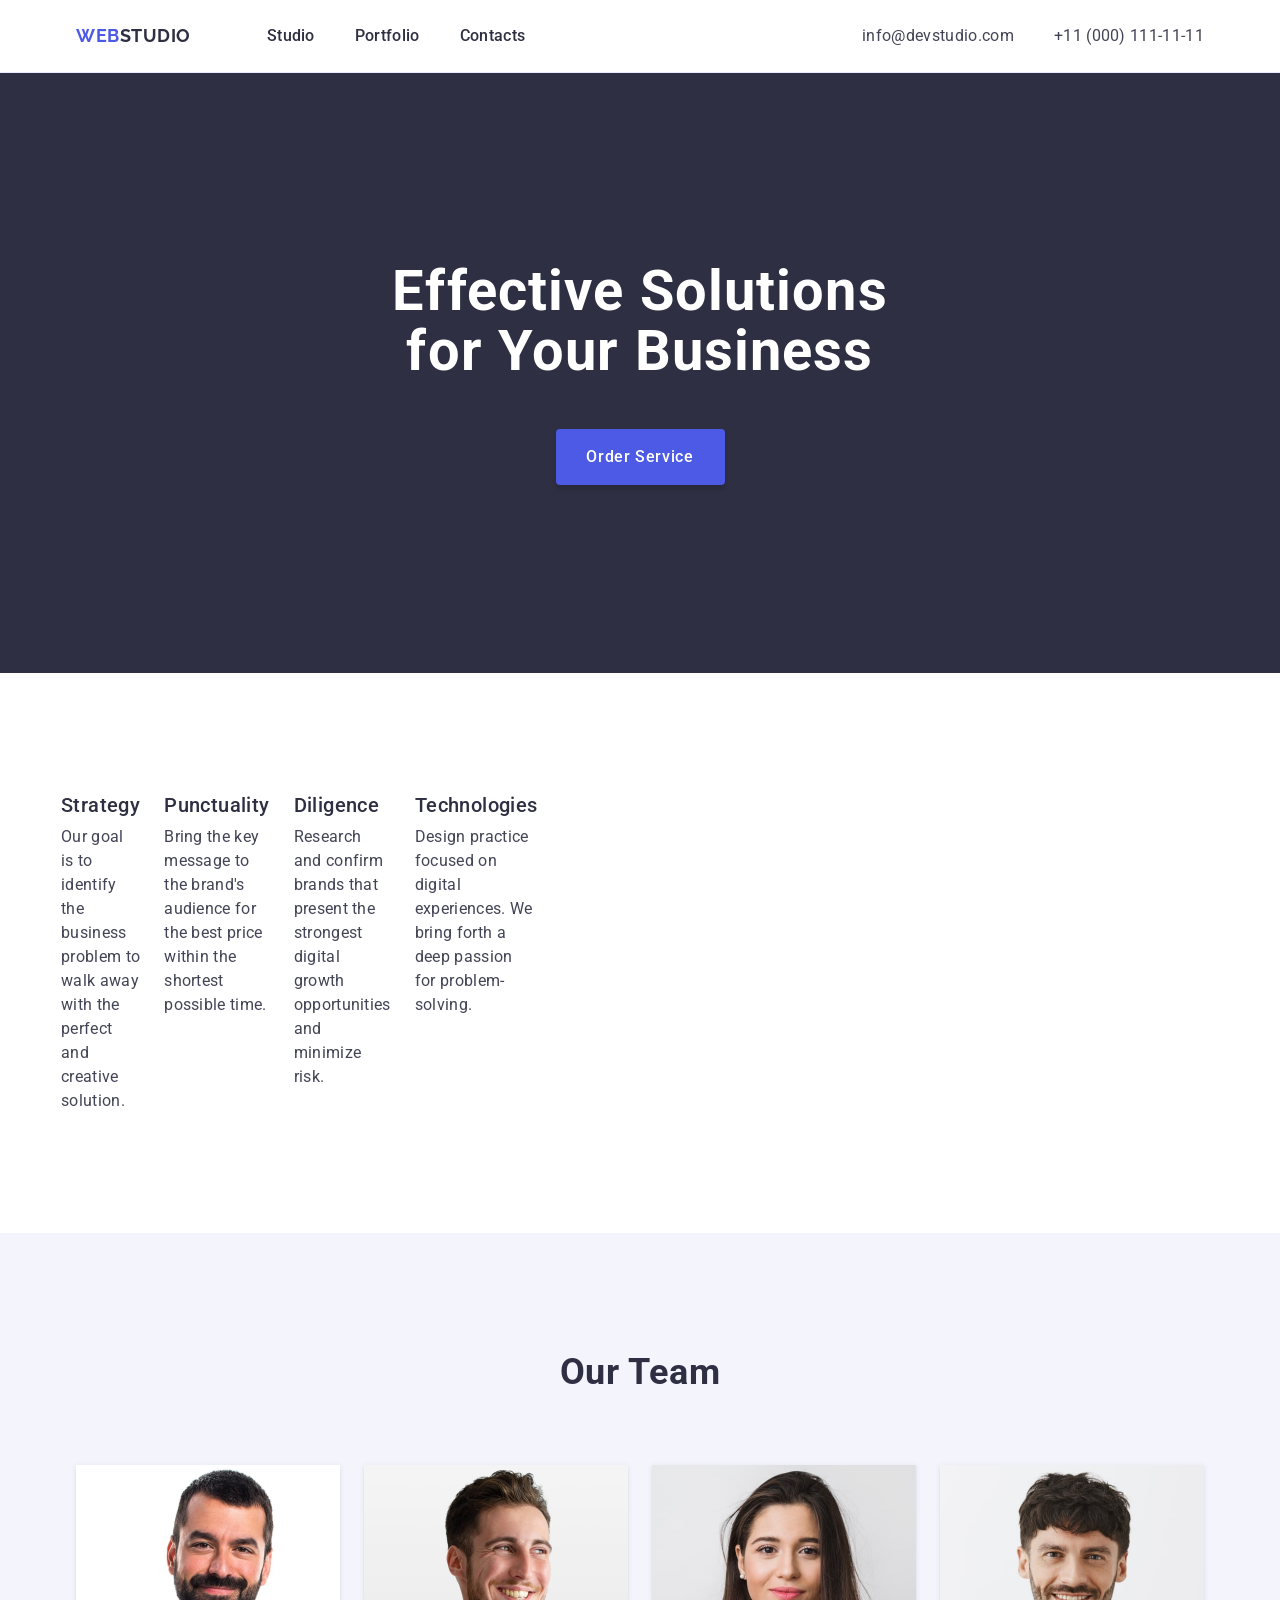
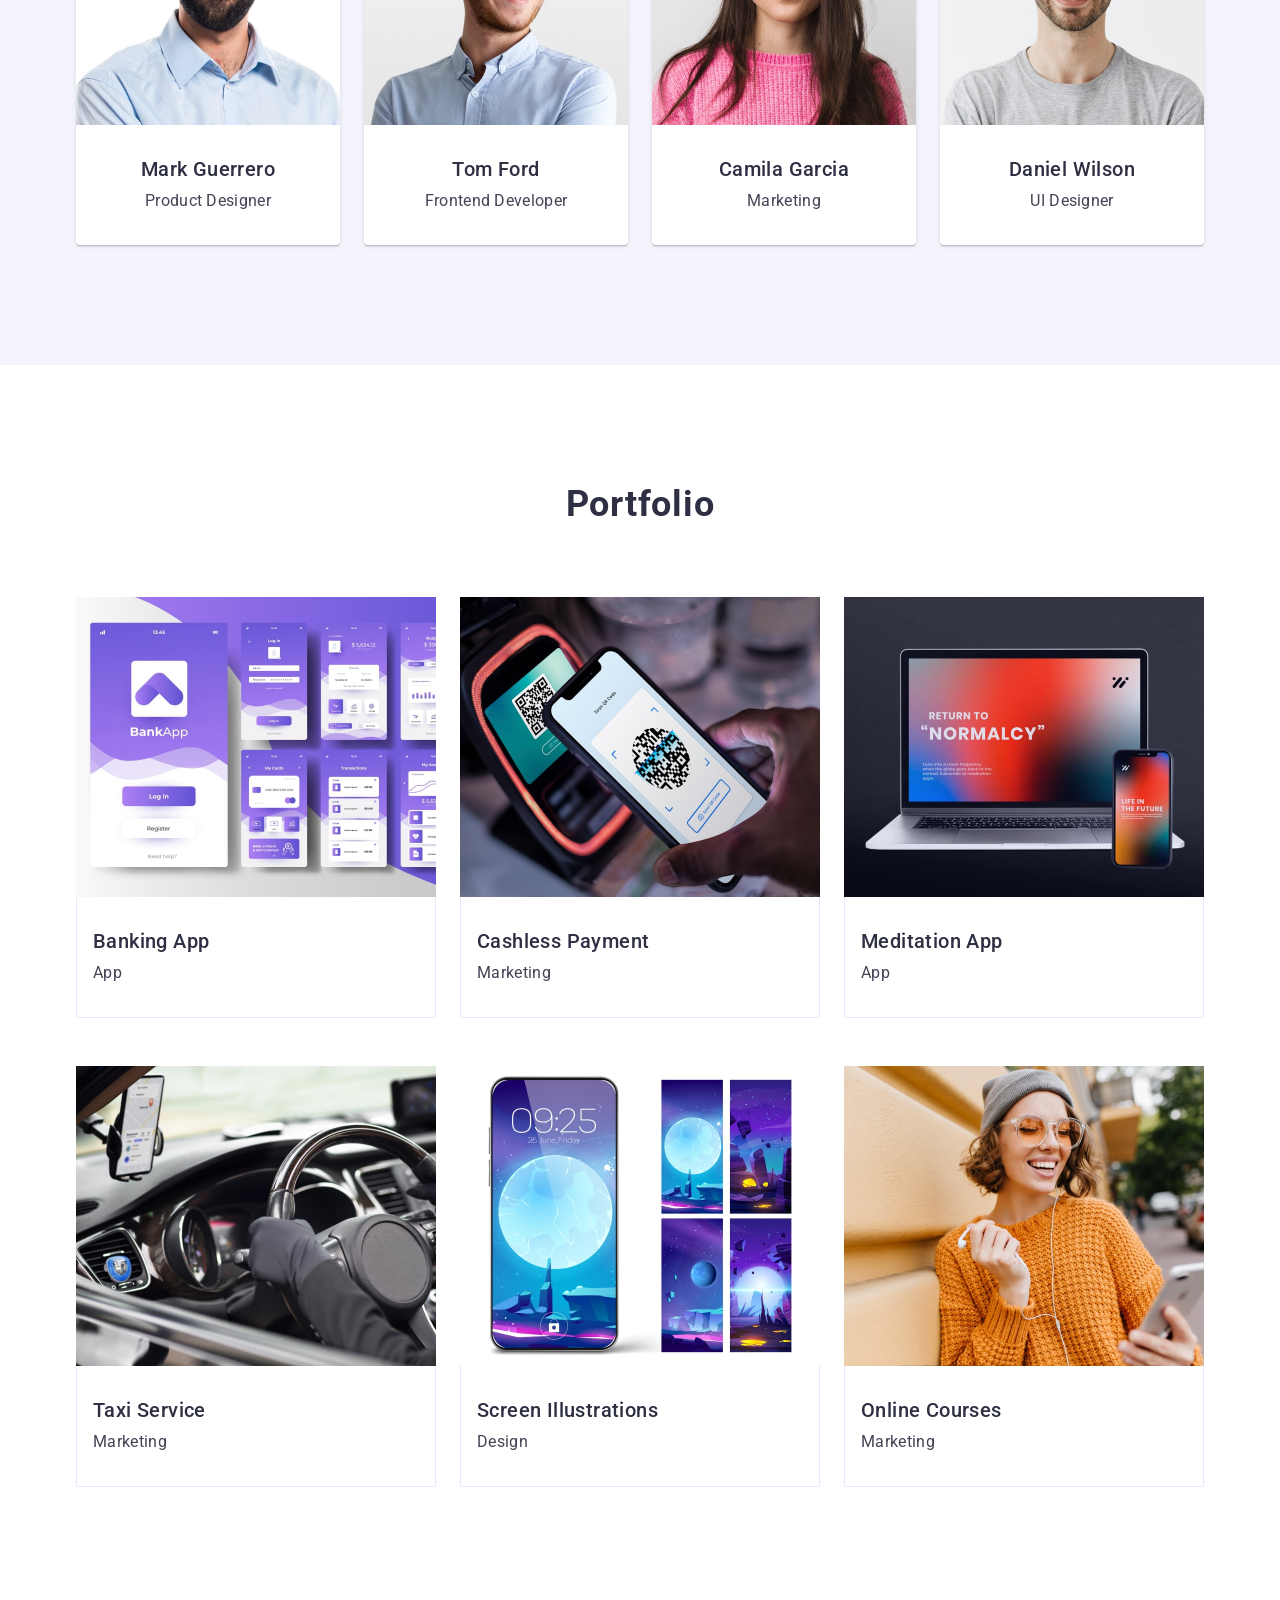
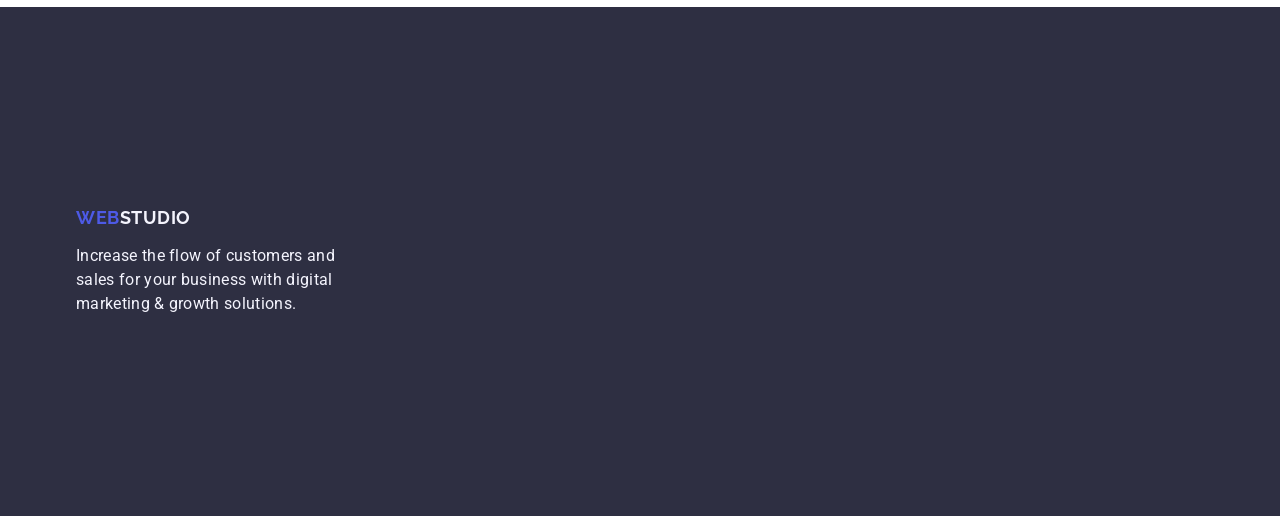
==== index.html @ 1563866c "fix hero, fix features" ====
<!DOCTYPE html>
<html lang="en">
  <head>
    <meta charset="UTF-8" />
    <meta name="viewport" content="width=device-width, initial-scale=1.0" />
    <title>WebStudio</title>
    <link rel="preconnect" href="https://fonts.googleapis.com" />
    <link rel="preconnect" href="https://fonts.gstatic.com" crossorigin />
    <link
      href="https://fonts.googleapis.com/css2?family=Raleway:ital,wght@0,700;1,700&family=Roboto:wght@400;500;700&display=swap"
      rel="stylesheet"
    />
    <link
      rel="stylesheet"
      href="https://cdnjs.cloudflare.com/ajax/libs/modern-normalize/2.0.0/modern-normalize.min.css"
      integrity="sha512-4xo8blKMVCiXpTaLzQSLSw3KFOVPWhm/TRtuPVc4WG6kUgjH6J03IBuG7JZPkcWMxJ5huwaBpOpnwYElP/m6wg=="
      crossorigin="anonymous"
      referrerpolicy="no-referrer"
    />
    <link rel="stylesheet" href="./css/styles.css" />
  </head>

  <body>
    <header class="header">
      <div class="container header-container">
        <nav class="header-navigation">
          <a class="logo header-logo" href="./index.html"
            >Web<span class="header-logo-accent">Studio</span></a
          >
          <ul class="header-nav-list">
            <li class="header-menu">
              <a class="header-menu-link" href="./index.html">Studio</a>
            </li>
            <li class="header-menu">
              <a class="header-menu-link" href="">Portfolio</a>
            </li>
            <li class="header-menu">
              <a class="header-menu-link" href="">Contacts</a>
            </li>
          </ul>
        </nav>
        <address class="header-address">
          <ul class="header-address-list">
            <li class="header-address-item">
              <a class="header-address-link" href="mailto:info@devstudio.com"
                >info@devstudio.com</a
              >
            </li>
            <li class="header-address-item">
              <a class="header-address-link" href="tel:+110001111111"
                >+11 (000) 111-11-11</a
              >
            </li>
          </ul>
        </address>
      </div>
    </header>

    <main>
      <section class="hero">
        <div class="container hero-container">
          <h1 class="hero-title">Effective Solutions for Your Business</h1>
          <button class="order-btn" type="button">Order Service</button>
        </div>
      </section>

      <section class="features">
        <div class="container features-container">
          <h2 class="features-title section-title visually-hidden" hidden>
            Features
          </h2>
          <ul class="features-list">
            <li class="features-item">
              <h3 class="features-subtitle section-subtitle">Strategy</h3>
              <p class="features-text section-text">
                Our goal is to identify the business problem to walk away with
                the perfect and creative solution.
              </p>
            </li>
            <li class="features-item">
              <h3 class="features-subtitle section-subtitle">Punctuality</h3>
              <p class="features-text section-text">
                Bring the key message to the brand's audience for the best price
                within the shortest possible time.
              </p>
            </li>
            <li class="features-item">
              <h3 class="features-subtitle section-subtitle">Diligence</h3>
              <p class="features-text section-text">
                Research and confirm brands that present the strongest digital
                growth opportunities and minimize risk.
              </p>
            </li>
            <li class="features-item">
              <h3 class="features-subtitle section-subtitle">Technologies</h3>
              <p class="features-text section-text">
                Design practice focused on digital experiences. We bring forth a
                deep passion for problem-solving.
              </p>
            </li>
          </ul>
        </div>
      </section>

      <section class="team">
        <div class="container team-container">
          <h2 class="team-title section-title">Our Team</h2>
          <ul class="team-list">
            <li class="team-item">
              <div class="team-item-card">
                <img
                  class="team-image"
                  src="./images/employee-1.jpg"
                  alt="Mark Guerrero"
                  width="264"
                  height="260"
                />
                <h3 class="team-subtitle section-subtitle">Mark Guerrero</h3>
                <p class="team-text section-text">Product Designer</p>
              </div>
            </li>
            <li class="team-item">
              <div class="team-item-card">
                <img
                  class="team-image"
                  src="./images/employee-2.jpg"
                  alt="Tom Ford"
                  width="264"
                  height="260"
                />
                <h3 class="team-subtitle section-subtitle">Tom Ford</h3>
                <p class="team-text section-text">Frontend Developer</p>
              </div>
            </li>
            <li class="team-item">
              <div class="team-item-card">
                <img
                  class="team-image"
                  src="./images/employee-3.jpg"
                  alt="Camila Garcia"
                  width="264"
                  height="260"
                />
                <h3 class="team-subtitle section-subtitle">Camila Garcia</h3>
                <p class="team-text section-text">Marketing</p>
              </div>
            </li>
            <li class="team-item">
              <div class="team-item-card">
                <img
                  class="team-image"
                  src="./images/employee-4.jpg"
                  alt="Daniel Wilson"
                  width="264"
                  height="260"
                />
                <h3 class="team-subtitle section-subtitle">Daniel Wilson</h3>
                <p class="team-text section-text">UI Designer</p>
              </div>
            </li>
          </ul>
        </div>
      </section>

      <section class="portfolio">
        <div class="container portfolio-container">
          <h2 class="portfolio-title section-title">Portfolio</h2>
          <ul class="portfolio-list">
            <li class="portfolio-item">
              <div class="portfolio-item-card">
                <img
                  class="portfolio-image"
                  src="./images/project-card-1.jpg"
                  alt="Banking App"
                  width="360"
                  height="300"
                />
                <div class="portfolio-thumb">
                  <h3 class="portfolio-subtitle section-subtitle">
                    Banking App
                  </h3>
                  <p class="portfolio-text section-text">App</p>
                </div>
              </div>
            </li>
            <li class="portfolio-item">
              <div class="portfolio-item-card">
                <img
                  class="portfolio-image"
                  src="./images/project-card-2.jpg"
                  alt="Cashless Payment"
                  width="360"
                  height="300"
                />
                <div class="portfolio-thumb">
                  <h3 class="portfolio-subtitle section-subtitle">
                    Cashless Payment
                  </h3>
                  <p class="portfolio-text section-text">Marketing</p>
                </div>
              </div>
            </li>
            <li class="portfolio-item">
              <div class="portfolio-item-card">
                <img
                  class="portfolio-image"
                  src="./images/project-card-3.jpg"
                  alt="Meditation App"
                  width="360"
                  height="300"
                />
                <div class="portfolio-thumb">
                  <h3 class="portfolio-subtitle section-subtitle">
                    Meditation App
                  </h3>
                  <p class="portfolio-text section-text">App</p>
                </div>
              </div>
            </li>
            <li class="portfolio-item">
              <div class="portfolio-item-card">
                <img
                  class="portfolio-image"
                  src="./images/project-card-4.jpg"
                  alt="Taxi Service"
                  width="360"
                  height="300"
                />
                <div class="portfolio-thumb">
                  <h3 class="portfolio-subtitle section-subtitle">
                    Taxi Service
                  </h3>
                  <p class="portfolio-text section-text">Marketing</p>
                </div>
              </div>
            </li>
            <li class="portfolio-item">
              <div class="portfolio-item-card">
                <img
                  class="portfolio-image"
                  src="./images/project-card-5.jpg"
                  alt="Screen Illustrations"
                  width="360"
                  height="300"
                />
                <div class="portfolio-thumb">
                  <h3 class="portfolio-subtitle section-subtitle">
                    Screen Illustrations
                  </h3>
                  <p class="portfolio-text section-text">Design</p>
                </div>
              </div>
            </li>
            <li class="portfolio-item">
              <div class="portfolio-item-card">
                <img
                  class="portfolio-image"
                  src="./images/project-card-6.jpg"
                  alt="Online Courses"
                  width="360"
                  height="300"
                />
                <div class="portfolio-thumb">
                  <h3 class="portfolio-subtitle section-subtitle">
                    Online Courses
                  </h3>
                  <p class="portfolio-text section-text">Marketing</p>
                </div>
              </div>
            </li>
          </ul>
        </div>
      </section>
    </main>

    <footer class="footer">
      <div class="container footer-container">
        <div class="footer-content">
          <a class="logo" href="./index.html"
            >Web<span class="footer-logo-accent">Studio</span></a
          >
          <p class="footer-text">
            <span>Increase the flow of customers and</span>
            <span>sales for your business with digital</span>
            <span>marketing & growth solutions.</span>
          </p>
        </div>
      </div>
    </footer>
  </body>
</html>
---- css/styles.css ----
body {
  font-family: "Roboto", sans-serif;
  color: #434455;
  background: #ffffff;
}

.section-title {
  font-weight: 700;
  font-size: 36px;
  line-height: 1.11;
  letter-spacing: 0.02em;
  color: #2e2f42;
  text-transform: capitalize;
}

.section-subtitle {
  font-weight: 500;
  font-size: 20px;
  line-height: 1.2;
  letter-spacing: 0.02em;
  color: #2e2f42;
  margin-bottom: 8px;
}

.section-text {
  /* font-weight: 400; */
  font-size: 16px;
  line-height: 1.5;
  letter-spacing: 0.02em;
  color: #434455;
}

ul,
ol {
  list-style-type: none;
  margin: 0;
  padding: 0;
}

h1,
h2,
h3,
h4,
h5,
h6,
p {
  margin: 0;
}

a {
  text-decoration: none;
}

button {
  padding: 0;
  border: none;
  font: inherit;
  color: inherit;
  background-color: transparent;
  cursor: pointer;
}

.logo {
  font-family: "Raleway", sans-serif;
  font-weight: 700;
  font-size: 18px;
  line-height: 1.17;
  letter-spacing: 0.03em;
  text-transform: uppercase;
  color: #4d5ae5;
}

.header-logo-accent {
  color: #2e2f42;
}

.footer-logo-accent {
  color: #f4f4fd;
}

.container {
  width: 1158px;
  padding: 0 15px;
  margin: 0 auto;
}

img {
  display: block;
}

.visually-hidden {
  position: absolute;
  width: 1px;
  height: 1px;
  margin: -1px;
  border: 0;
  padding: 0;
  white-space: nowrap;
  overflow: hidden;
}

/* ---------- HEADER----------  */
.header {
  border-bottom: 1px solid #e7e9fc;
}

.header-container {
  display: flex;
  align-items: center;
}
.header-logo {
  margin-right: 76px;
  padding: 24px 0;
}

.header-navigation {
  display: flex;
  align-items: center;
}

.header-nav-list {
  display: flex;
  align-items: center;
  gap: 40px;
}

.header-menu {
}

.header-menu-link {
  display: block;
  padding: 24px 0;
  font-weight: 500;
  font-size: 16px;
  line-height: 1.5;
  letter-spacing: 0.02em;
  color: #2e2f42;
}

.header-menu-link:hover,
.header-menu-link:focus,
.header-menu-link:active {
  color: #404bbf;
}

.header-address {
  font-style: normal;
  margin-left: auto;
}

.header-address-list {
  display: flex;
  align-items: center;
  gap: 40px;
}

.header-address-item {
}

.header-address-link {
  display: block;
  padding: 24px 0;
  font-style: normal;
  font-weight: 400;
  font-size: 16px;
  line-height: 1.5;
  letter-spacing: 0.02em;
  color: #434455;
}
.header-address-link:hover,
.header-address-link:focus {
  color: #404bbf;
}
/* ----------   ----------  */

/* ---------- HERO----------  */
.hero {
  background: #2e2f42;
  display: block;
  height: 600px;
}

.hero-container {
  padding-top: 188px;
  padding-bottom: 188px;
}

.hero-title {
  margin-left: auto;
  margin-right: auto;
  display: flex;
  flex-direction: column;
  max-width: 496px;
  font-weight: 700;
  font-size: 56px;
  line-height: 1.07143;
  letter-spacing: 0.02em;
  text-align: center;
  color: #fff;
}

.order-btn {
  display: block;
  margin-top: 48px;
  margin-left: auto;
  margin-right: auto;
  font-family: Roboto, sans-serif;
  font-weight: 500;
  font-size: 16px;
  line-height: 1.5;
  letter-spacing: 0.04em;
  color: #fff;
  background: #4d5ae5;
  border-radius: 4px;
  min-width: 169px;
  height: 56px;
  box-shadow: 0 4px 4px 0 rgba(0, 0, 0, 0.15);
}

.order-btn:hover,
.order-btn:focus {
  background: #404bbf;
}
/* ----------   ----------  */

/* ---------- FEATURES----------  */
.features {
}

.features-container {
  display: flex;
  padding: 120px 0 120px;
  padding-top: 120px;
  padding-bottom: 120px;
}

.features-title {
}

.features-list {
  display: flex;
  gap: 24px;
  width: calc((100% - 3 * 24px) / 4);
}

.features-item {
}
/* ----------   ----------  */

/* ---------- TEAM----------  */
.team {
  background: #f4f4fd;
}

.team-container {
  display: flex;
  flex-direction: column;
  /* padding: 120px 0 120px 0; */
  padding-top: 120px;
  padding-bottom: 120px;
}

.team-title {
  text-align: center;
  margin-bottom: 72px;
  margin-left: auto;
  margin-right: auto;
}

.team-list {
  display: flex;
  gap: 24px;
  width: calc((100%-3 * 24) / 4);
}

.team-item {
  background: #ffffff;
  border-radius: 0 0 4px 4px;
}

.team-image {
  margin-bottom: 32px;
}

.team-item-card {
  display: flex;
  flex-direction: column;
  border-radius: 0 0 4px 4px;
  box-shadow: 0 2px 1px 0 rgba(46, 47, 66, 0.08),
    0 1px 1px 0 rgba(46, 47, 66, 0.16), 0 1px 6px 0 rgba(46, 47, 66, 0.08);
}

.team-subtitle {
  text-align: center;
  margin-left: auto;
  margin-right: auto;
}

.team-text {
  text-align: center;
  margin-left: auto;
  margin-right: auto;
  margin-bottom: 32px;
}
/* ----------   ----------  */

/* ---------- PORTFOLIO----------  */
.portfolio {
  background: #ffffff;
}

.portfolio-container {
  display: flex;
  flex-direction: column;
  /* padding: 120px 0 120px 0; */
  padding-top: 120px;
  padding-bottom: 120px;
}

.portfolio-title {
  text-align: center;
  margin-bottom: 72px;
  margin-left: auto;
  margin-right: auto;
}

.portfolio-list {
  display: flex;
  flex-wrap: wrap;
  gap: 48px 24px;
  width: calc((100%-2 * 24) / 3);
}

.portfolio-item {
}

.portfolio-image {
}

.portfolio-subtitle {
  /* margin-left: 16px; */
}

.portfolio-text {
  /* margin-left: 16px; */
}

.portfolio-thumb {
  border-bottom: 1px solid #e7e9fc;
  border-left: 1px solid #e7e9fc;
  border-right: 1px solid #e7e9fc;
  padding: 32px 16px;
  /* width: 360px;
height: 120px; */
}
/* ----------   ----------  */

/* ---------- FOOTER----------  */
.footer {
  background: #2e2f42;
}

.footer-container {
  display: flex;
  /* flex-direction: column; */
  padding-top: 100px;
  padding-bottom: 100px;
}

.footer-logo {
  /* display: block; */
  font-family: "Raleway", sans-serif;
  font-weight: 700;
  font-size: 18px;
  line-height: 1.16667;
  letter-spacing: 0.03em;
  text-transform: uppercase;
  color: #f4f4fd;
  /* margin-bottom: 16px; */
}

.footer-text {
  display: flex;
  flex-direction: column;
  font-weight: 400;
  font-size: 16px;
  line-height: 1.5;
  letter-spacing: 0.02em;
  color: #f4f4fd;

  /* margin-left: auto;
  margin-right: auto;
  display: flex;
  flex-direction: column;
  padding-top: 188px;
  font-weight: 700;
  font-size: 56px;
  line-height: 1.07;
  letter-spacing: 0.02em;
  text-align: center;
  color: #fff; */
}

.footer-content {
  display: flex;

  gap: 16px;
  flex-direction: column;
  padding: 100px 0;
}
/* ----------   ----------  */
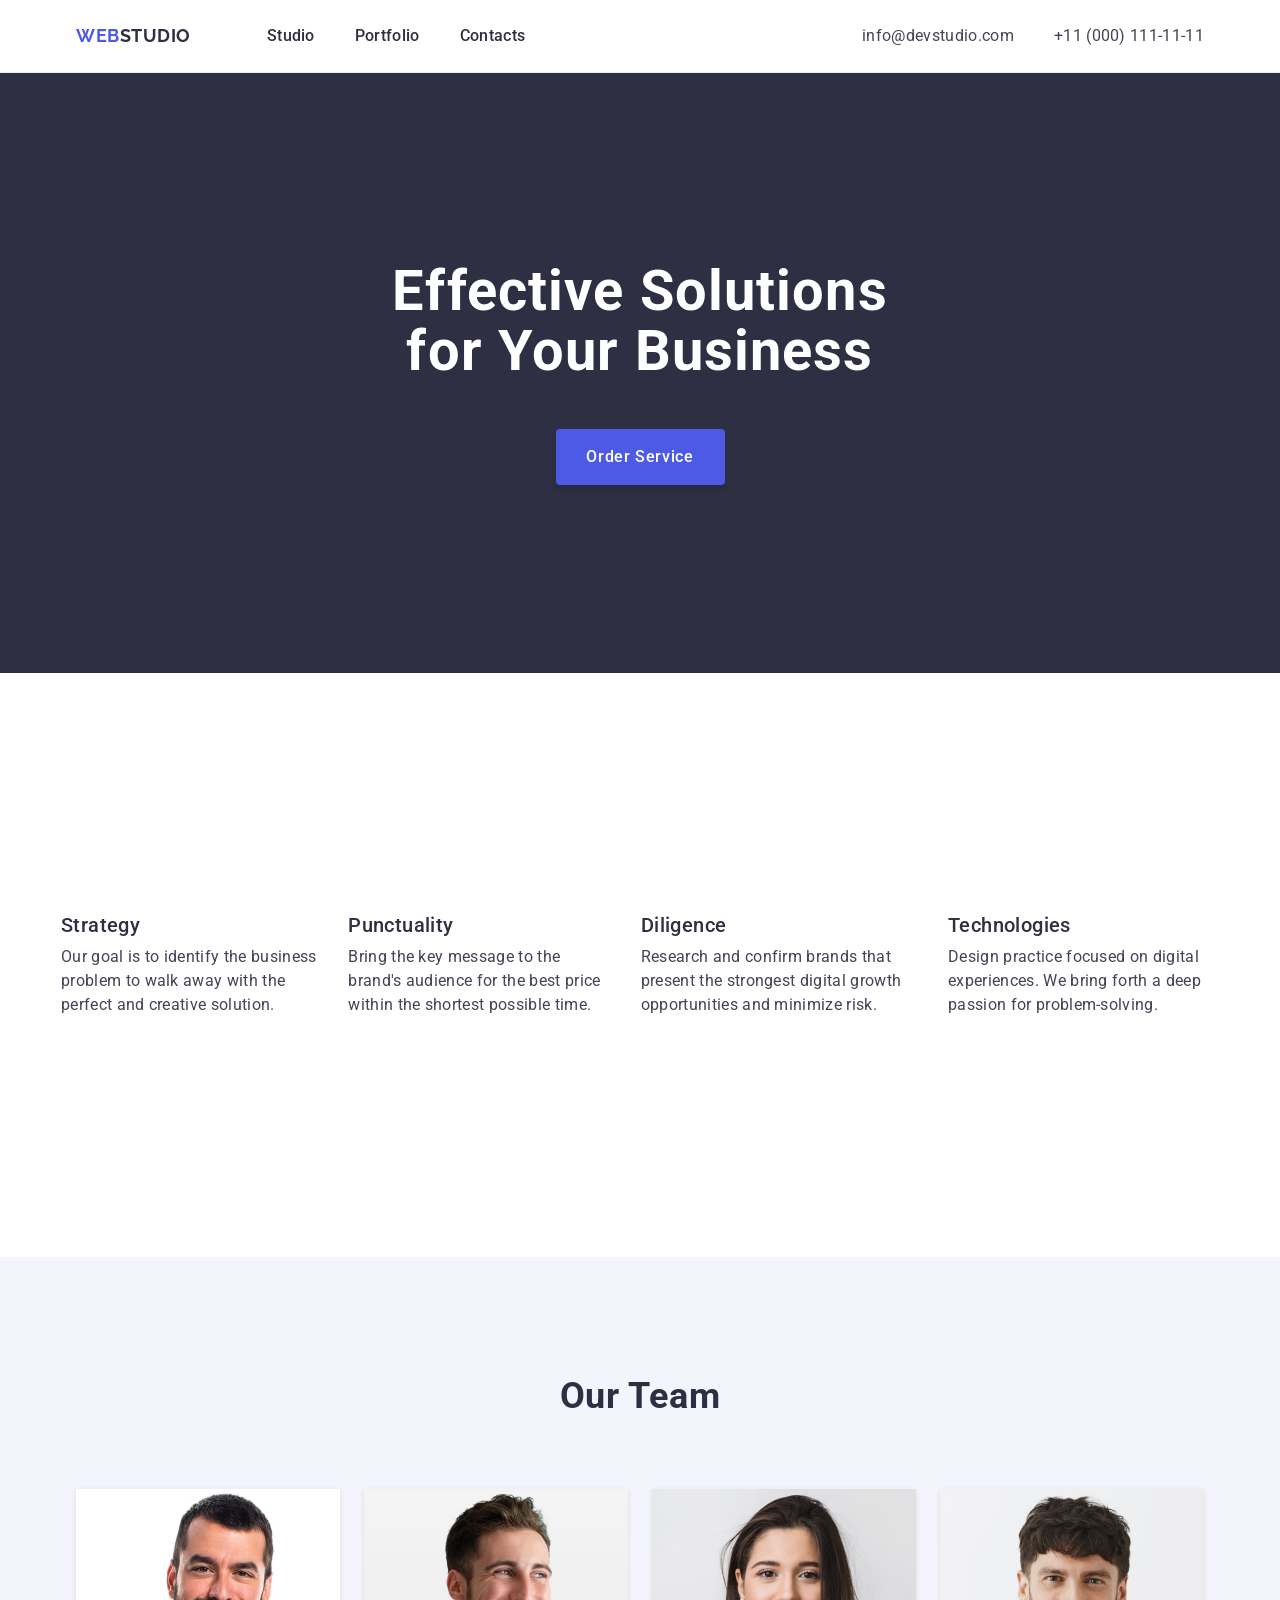
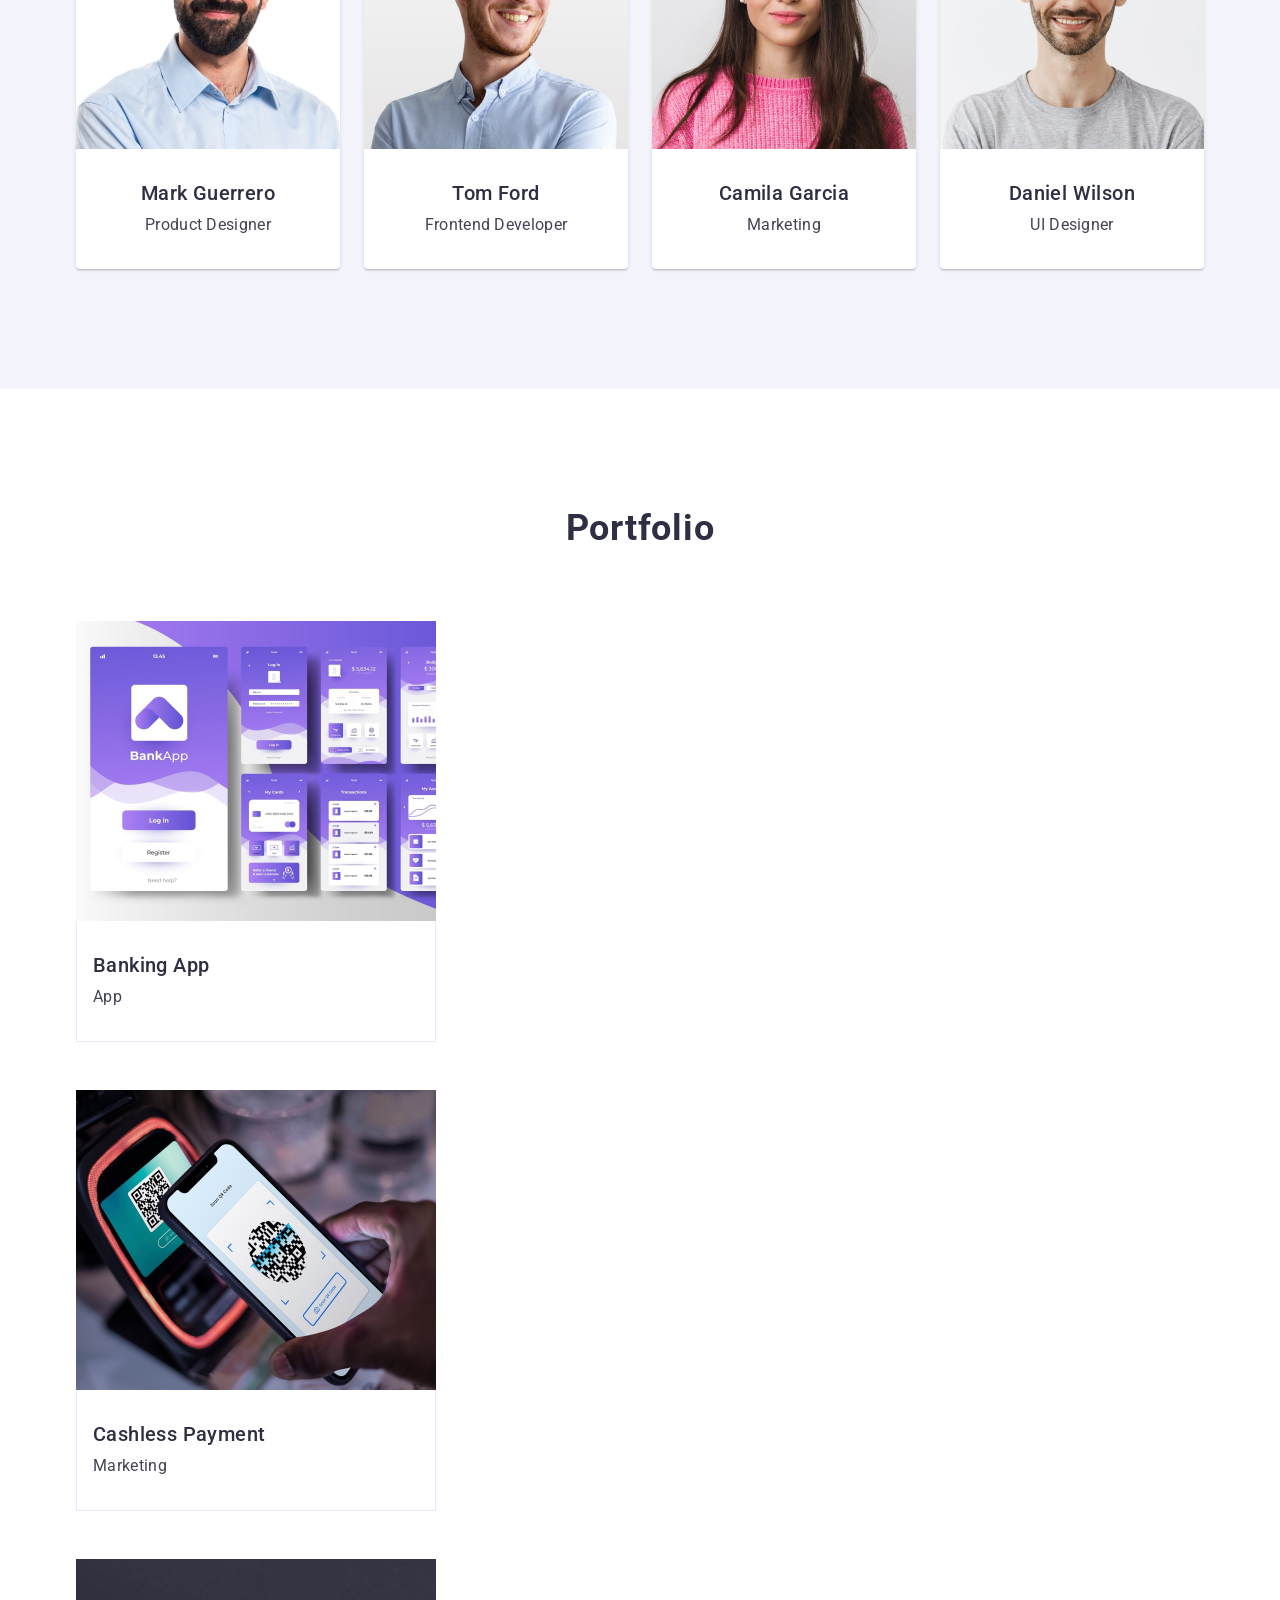
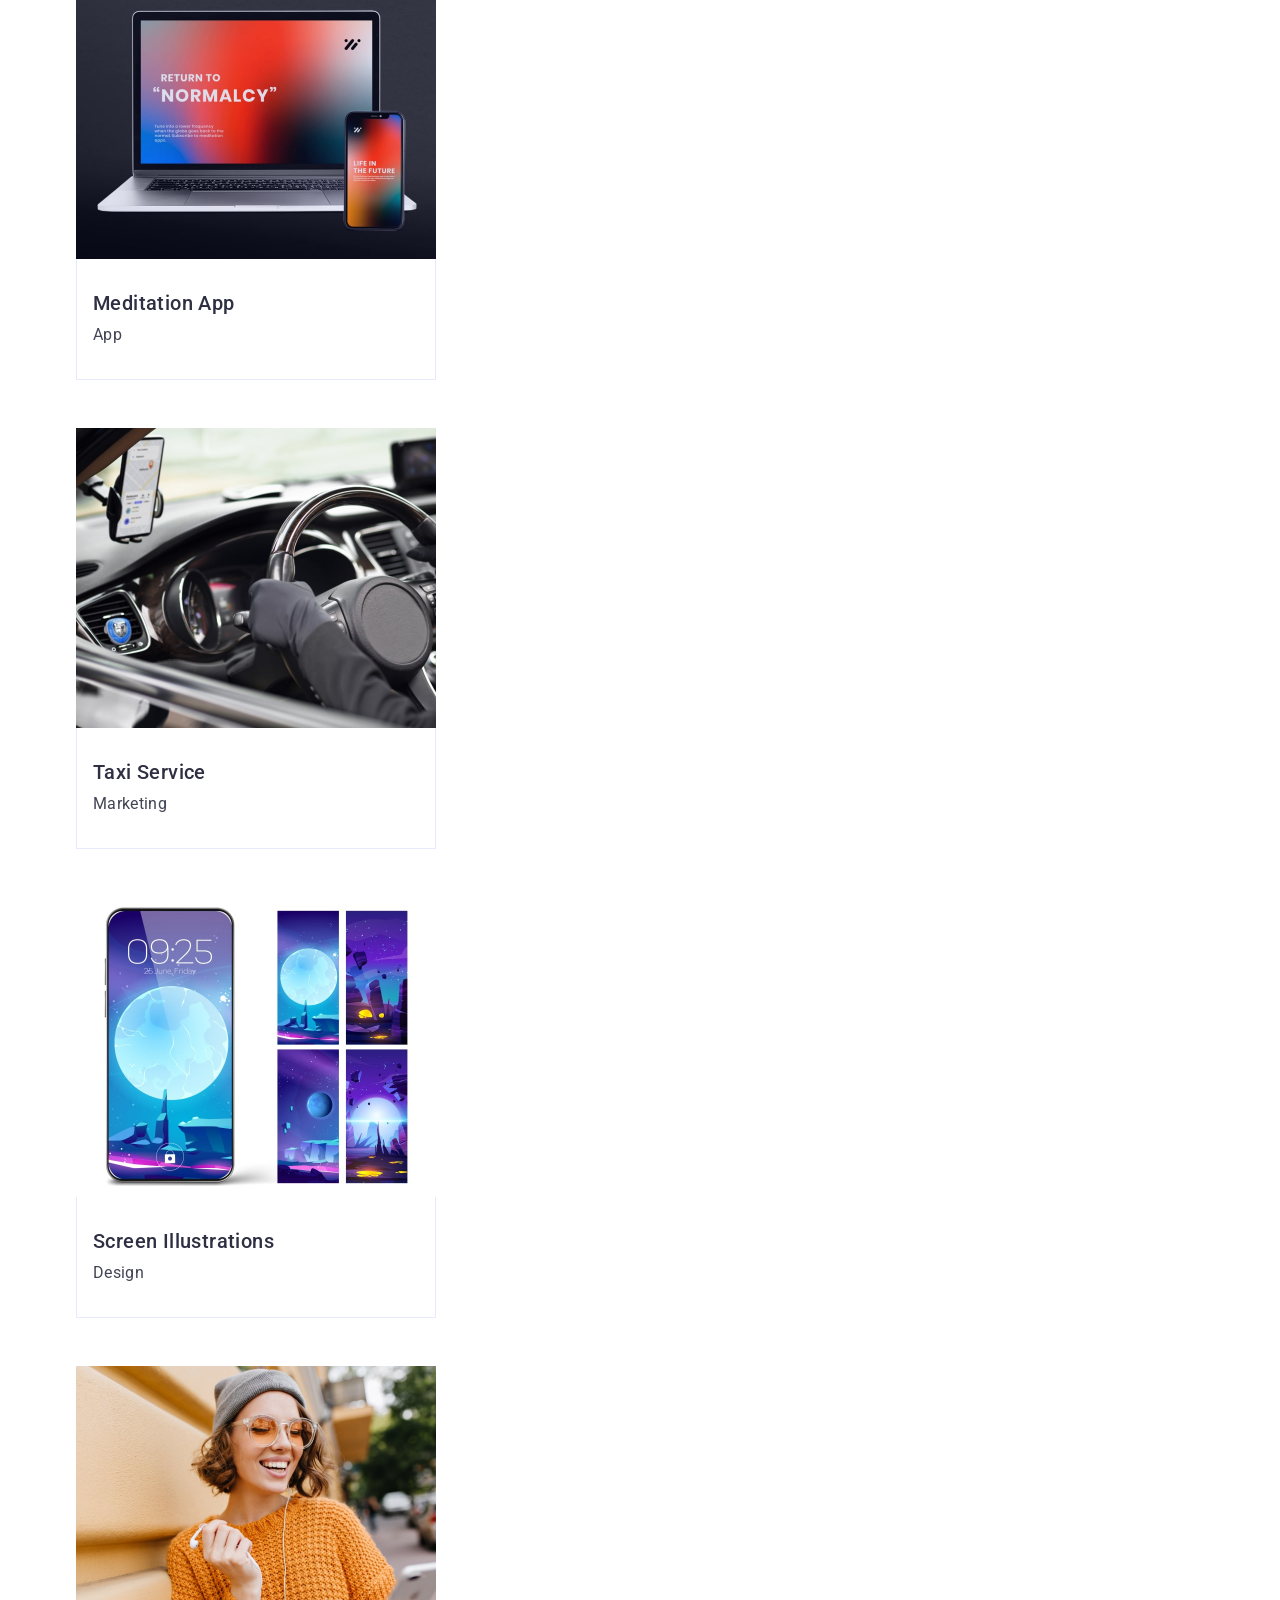
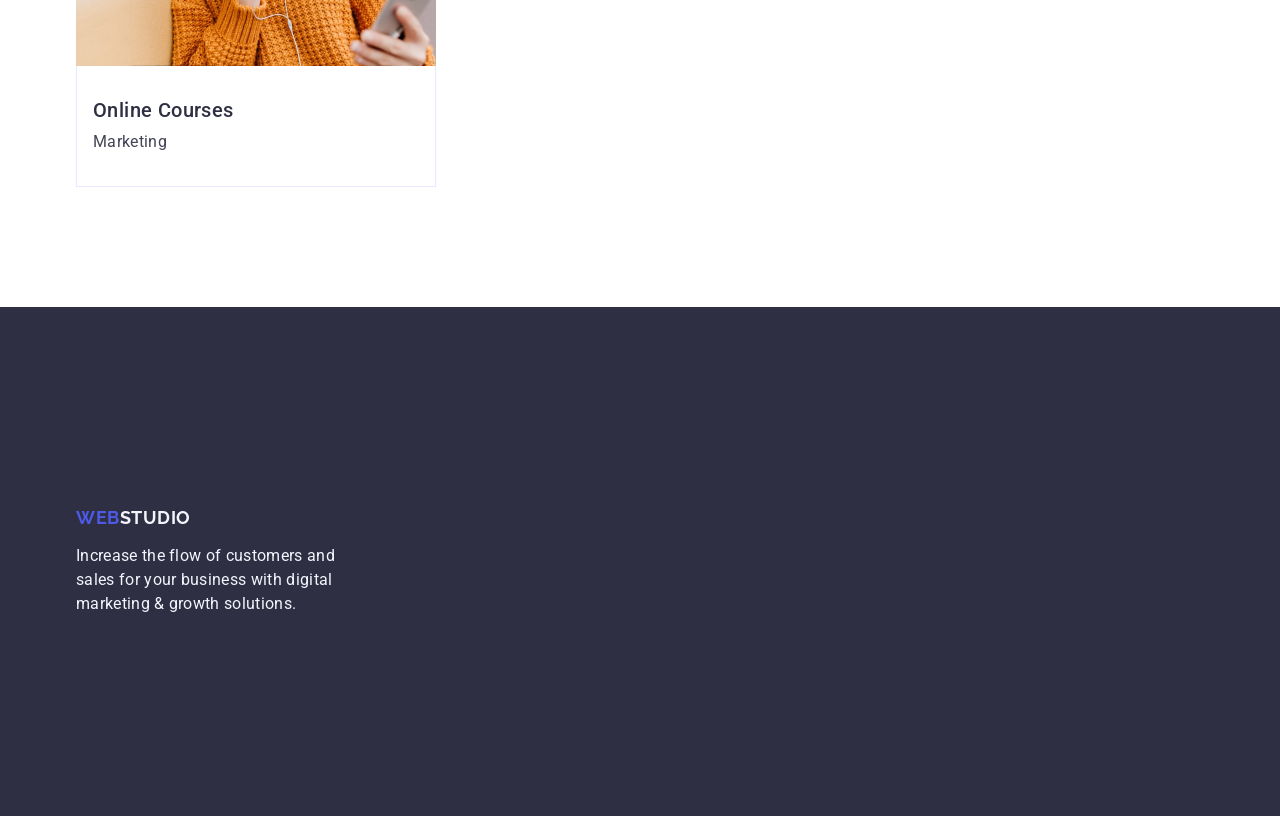
==== commit 15540c3a: "fix hero, fix features v3." ====
--- a/index.html
+++ b/index.html
@@ -66,9 +66,7 @@
 
       <section class="features">
         <div class="container features-container">
-          <h2 class="features-title section-title visually-hidden" hidden>
-            Features
-          </h2>
+          <h2 class="features-title section-title visually-hidden">Features</h2>
           <ul class="features-list">
             <li class="features-item">
               <h3 class="features-subtitle section-subtitle">Strategy</h3>
--- a/css/styles.css
+++ b/css/styles.css
@@ -178,11 +178,11 @@
   background: #2e2f42;
   display: block;
   height: 600px;
-}
-
-.hero-container {
   padding-top: 188px;
   padding-bottom: 188px;
+}
+
+.hero-container {
 }
 
 .hero-title {
@@ -225,22 +225,22 @@
 
 /* ---------- FEATURES----------  */
 .features {
-}
-
-.features-container {
-  display: flex;
-  padding: 120px 0 120px;
   padding-top: 120px;
   padding-bottom: 120px;
 }
 
+.features-container {
+  display: flex;
+  padding: 120px 0 120px;
+}
+
 .features-title {
 }
 
 .features-list {
   display: flex;
   gap: 24px;
-  width: calc((100% - 3 * 24px) / 4);
+  width: calc((100%-3 * 24px) / 4);
 }
 
 .features-item {
@@ -255,68 +255,67 @@
 .team-container {
   display: flex;
   flex-direction: column;
+  padding-top: 120px;
+  padding-bottom: 120px;
+}
+
+.team-title {
+  text-align: center;
+  margin-bottom: 72px;
+  margin-left: auto;
+  margin-right: auto;
+}
+
+.team-list {
+  display: flex;
+  gap: 24px;
+  width: calc((100%-3 * 24px) / 4);
+}
+
+.team-item {
+  background: #ffffff;
+  border-radius: 0 0 4px 4px;
+}
+
+.team-image {
+  margin-bottom: 32px;
+}
+
+.team-item-card {
+  display: flex;
+  flex-direction: column;
+  border-radius: 0 0 4px 4px;
+  box-shadow: 0 2px 1px 0 rgba(46, 47, 66, 0.08),
+    0 1px 1px 0 rgba(46, 47, 66, 0.16), 0 1px 6px 0 rgba(46, 47, 66, 0.08);
+}
+
+.team-subtitle {
+  text-align: center;
+  margin-left: auto;
+  margin-right: auto;
+}
+
+.team-text {
+  text-align: center;
+  margin-left: auto;
+  margin-right: auto;
+  margin-bottom: 32px;
+}
+/* ----------   ----------  */
+
+/* ---------- PORTFOLIO----------  */
+.portfolio {
+  background: #ffffff;
+}
+
+.portfolio-container {
+  display: flex;
+  flex-direction: column;
   /* padding: 120px 0 120px 0; */
   padding-top: 120px;
   padding-bottom: 120px;
 }
 
-.team-title {
-  text-align: center;
-  margin-bottom: 72px;
-  margin-left: auto;
-  margin-right: auto;
-}
-
-.team-list {
-  display: flex;
-  gap: 24px;
-  width: calc((100%-3 * 24) / 4);
-}
-
-.team-item {
-  background: #ffffff;
-  border-radius: 0 0 4px 4px;
-}
-
-.team-image {
-  margin-bottom: 32px;
-}
-
-.team-item-card {
-  display: flex;
-  flex-direction: column;
-  border-radius: 0 0 4px 4px;
-  box-shadow: 0 2px 1px 0 rgba(46, 47, 66, 0.08),
-    0 1px 1px 0 rgba(46, 47, 66, 0.16), 0 1px 6px 0 rgba(46, 47, 66, 0.08);
-}
-
-.team-subtitle {
-  text-align: center;
-  margin-left: auto;
-  margin-right: auto;
-}
-
-.team-text {
-  text-align: center;
-  margin-left: auto;
-  margin-right: auto;
-  margin-bottom: 32px;
-}
-/* ----------   ----------  */
-
-/* ---------- PORTFOLIO----------  */
-.portfolio {
-  background: #ffffff;
-}
-
-.portfolio-container {
-  display: flex;
-  flex-direction: column;
-  /* padding: 120px 0 120px 0; */
-  padding-top: 120px;
-  padding-bottom: 120px;
-}
-
 .portfolio-title {
   text-align: center;
   margin-bottom: 72px;
@@ -328,7 +327,7 @@
   display: flex;
   flex-wrap: wrap;
   gap: 48px 24px;
-  width: calc((100%-2 * 24) / 3);
+  width: calc((100% - 2 * 24px) / 3);
 }
 
 .portfolio-item {
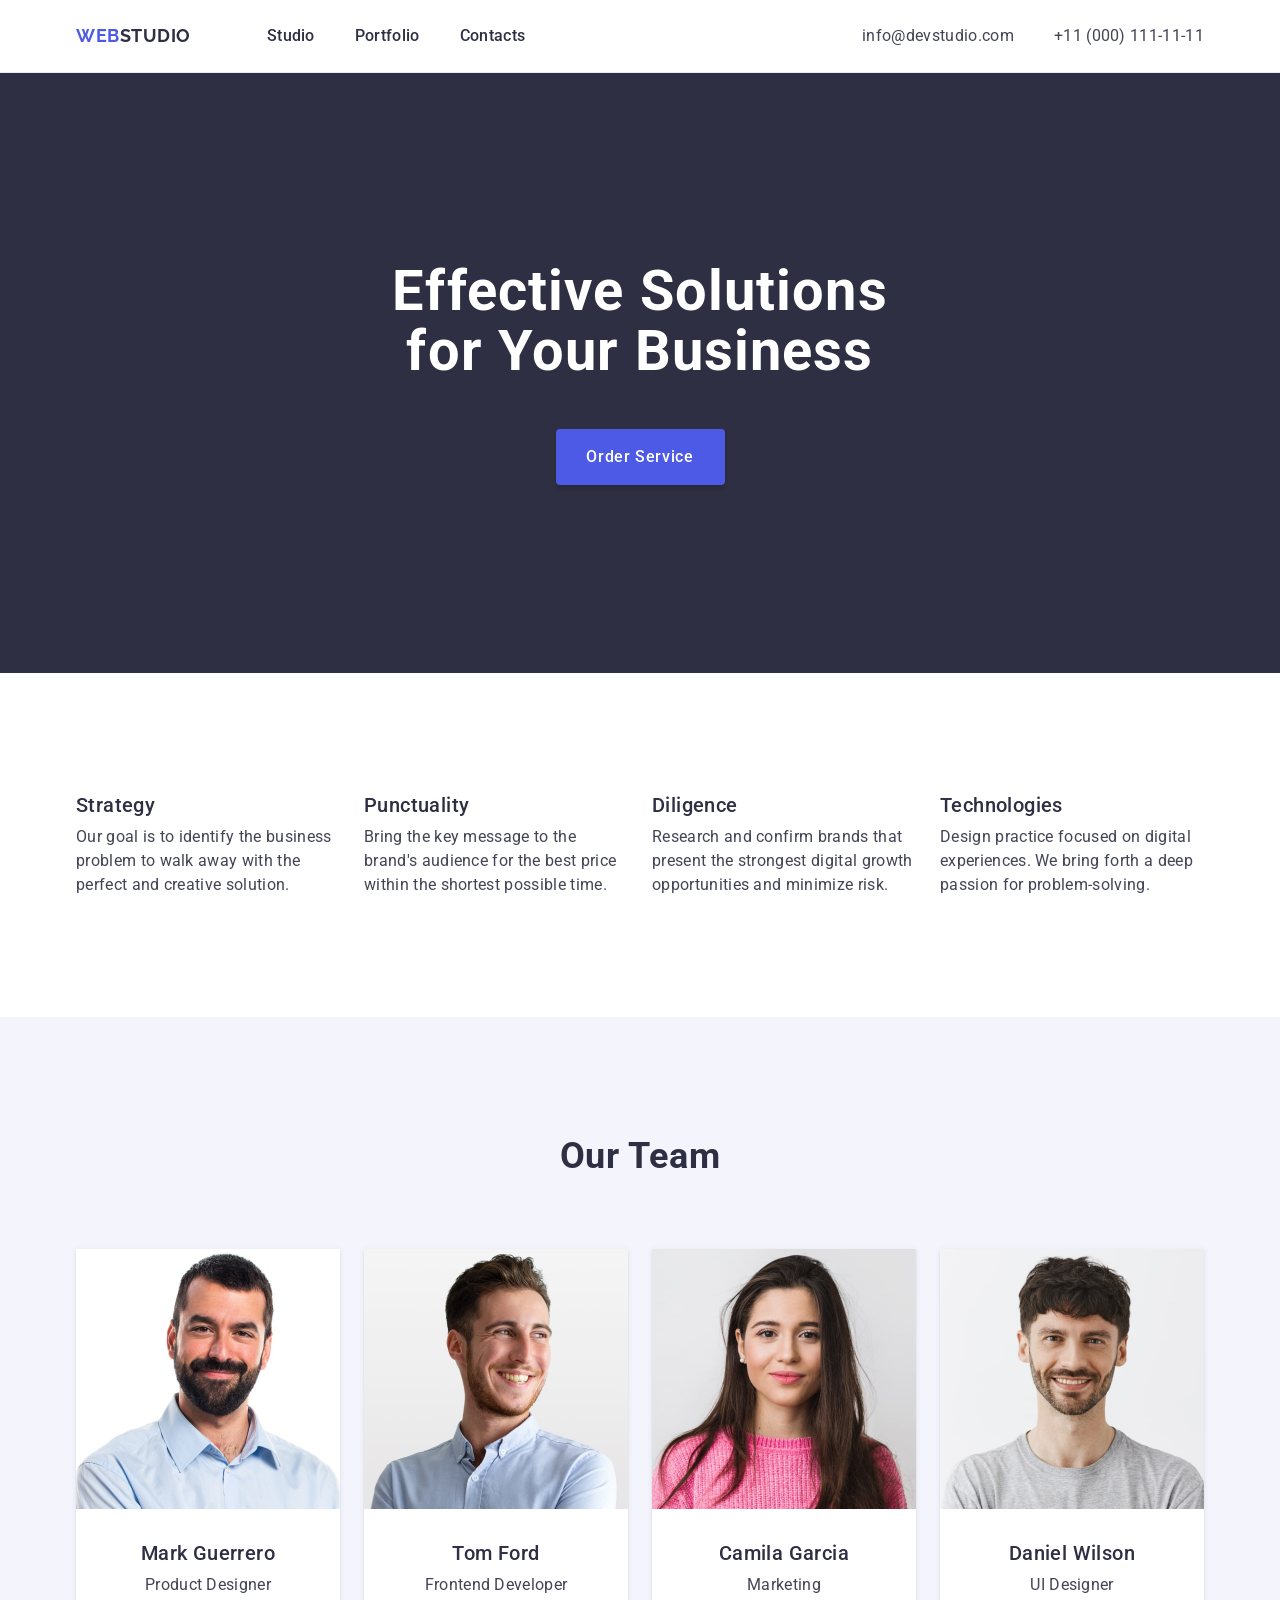
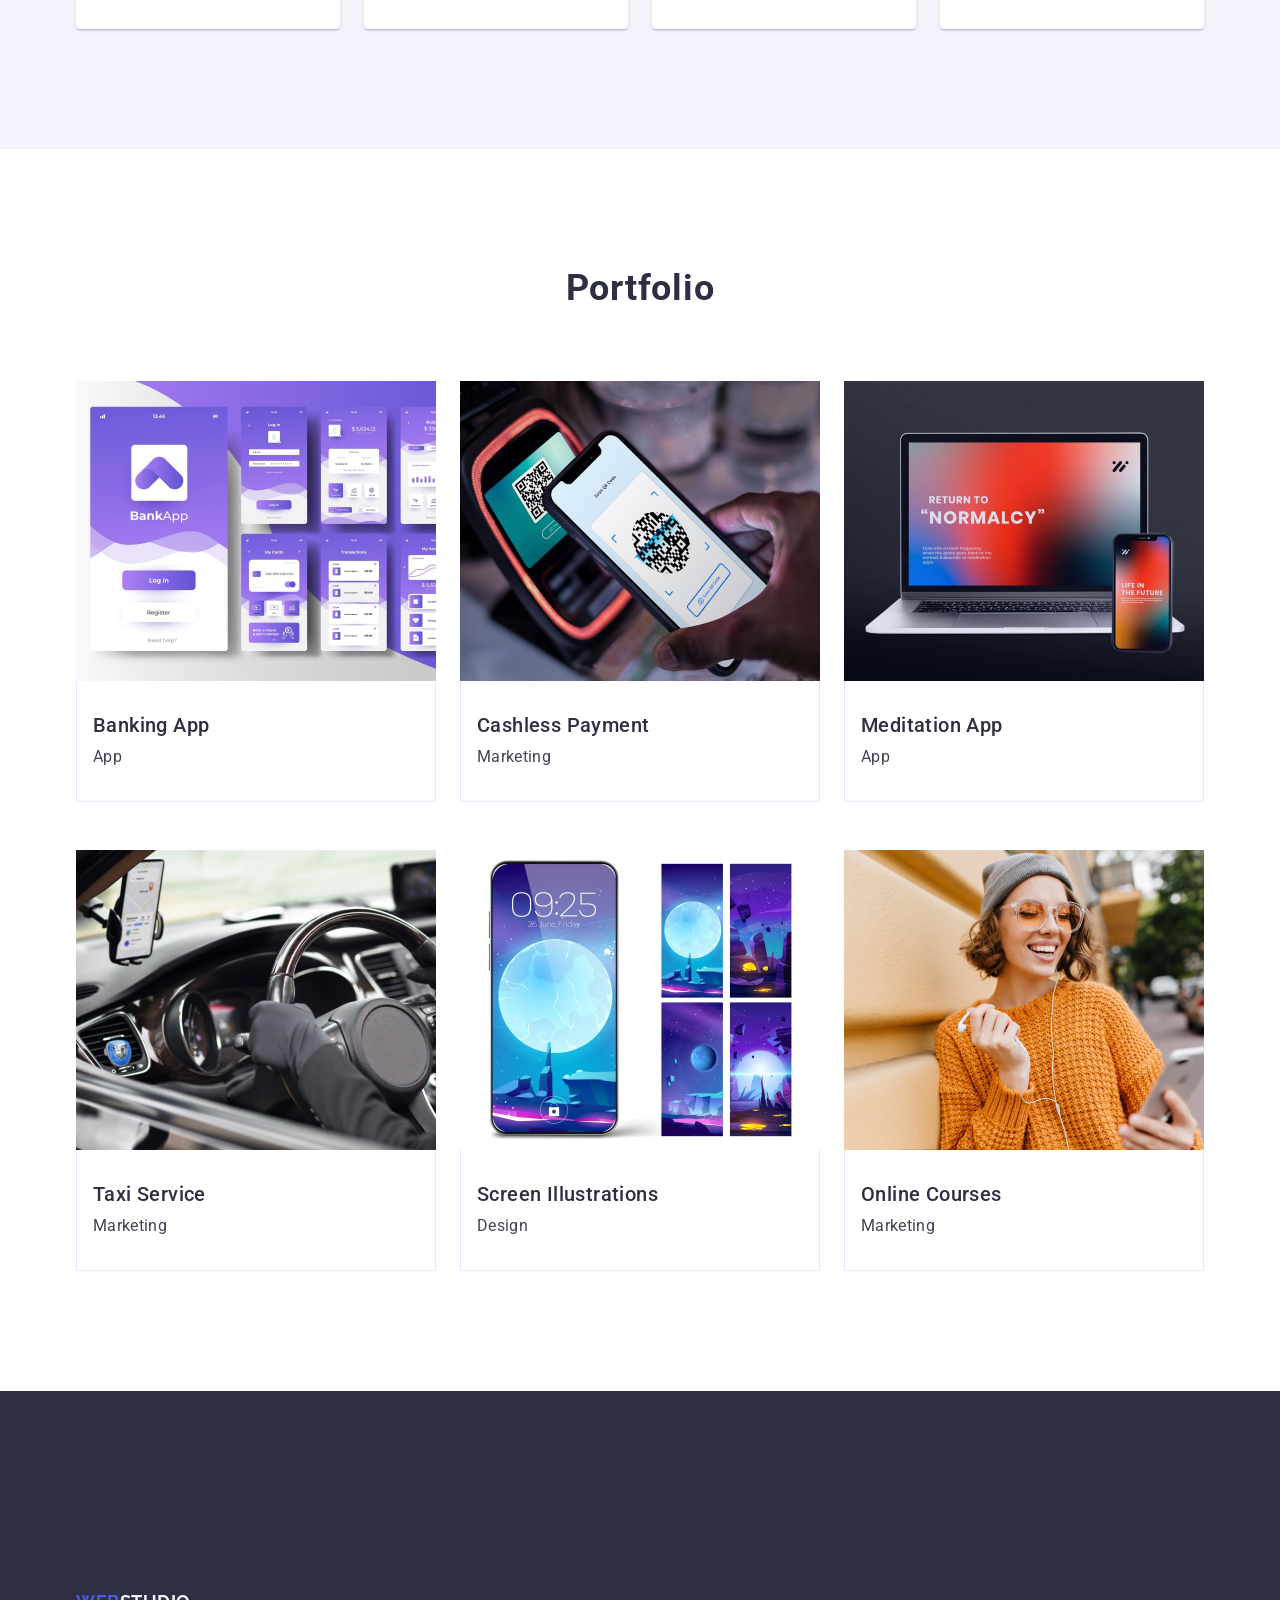
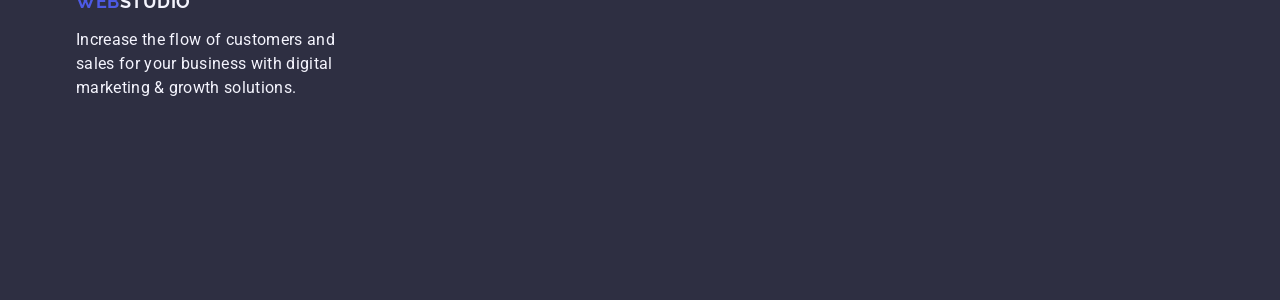
==== commit 0e0a8790: "fix team, fix portfolio v1." ====
--- a/index.html
+++ b/index.html
@@ -105,53 +105,53 @@
           <h2 class="team-title section-title">Our Team</h2>
           <ul class="team-list">
             <li class="team-item">
-              <div class="team-item-card">
-                <img
-                  class="team-image"
-                  src="./images/employee-1.jpg"
-                  alt="Mark Guerrero"
-                  width="264"
-                  height="260"
-                />
+              <img
+                class="team-image"
+                src="./images/employee-1.jpg"
+                alt="Mark Guerrero"
+                width="264"
+                height="260"
+              />
+              <div class="team-item-card">
                 <h3 class="team-subtitle section-subtitle">Mark Guerrero</h3>
                 <p class="team-text section-text">Product Designer</p>
               </div>
             </li>
             <li class="team-item">
-              <div class="team-item-card">
-                <img
-                  class="team-image"
-                  src="./images/employee-2.jpg"
-                  alt="Tom Ford"
-                  width="264"
-                  height="260"
-                />
+              <img
+                class="team-image"
+                src="./images/employee-2.jpg"
+                alt="Tom Ford"
+                width="264"
+                height="260"
+              />
+              <div class="team-item-card">
                 <h3 class="team-subtitle section-subtitle">Tom Ford</h3>
                 <p class="team-text section-text">Frontend Developer</p>
               </div>
             </li>
             <li class="team-item">
-              <div class="team-item-card">
-                <img
-                  class="team-image"
-                  src="./images/employee-3.jpg"
-                  alt="Camila Garcia"
-                  width="264"
-                  height="260"
-                />
+              <img
+                class="team-image"
+                src="./images/employee-3.jpg"
+                alt="Camila Garcia"
+                width="264"
+                height="260"
+              />
+              <div class="team-item-card">
                 <h3 class="team-subtitle section-subtitle">Camila Garcia</h3>
                 <p class="team-text section-text">Marketing</p>
               </div>
             </li>
             <li class="team-item">
-              <div class="team-item-card">
-                <img
-                  class="team-image"
-                  src="./images/employee-4.jpg"
-                  alt="Daniel Wilson"
-                  width="264"
-                  height="260"
-                />
+              <img
+                class="team-image"
+                src="./images/employee-4.jpg"
+                alt="Daniel Wilson"
+                width="264"
+                height="260"
+              />
+              <div class="team-item-card">
                 <h3 class="team-subtitle section-subtitle">Daniel Wilson</h3>
                 <p class="team-text section-text">UI Designer</p>
               </div>
@@ -165,105 +165,91 @@
           <h2 class="portfolio-title section-title">Portfolio</h2>
           <ul class="portfolio-list">
             <li class="portfolio-item">
-              <div class="portfolio-item-card">
-                <img
-                  class="portfolio-image"
-                  src="./images/project-card-1.jpg"
-                  alt="Banking App"
-                  width="360"
-                  height="300"
-                />
-                <div class="portfolio-thumb">
-                  <h3 class="portfolio-subtitle section-subtitle">
-                    Banking App
-                  </h3>
-                  <p class="portfolio-text section-text">App</p>
-                </div>
-              </div>
-            </li>
-            <li class="portfolio-item">
-              <div class="portfolio-item-card">
-                <img
-                  class="portfolio-image"
-                  src="./images/project-card-2.jpg"
-                  alt="Cashless Payment"
-                  width="360"
-                  height="300"
-                />
-                <div class="portfolio-thumb">
-                  <h3 class="portfolio-subtitle section-subtitle">
-                    Cashless Payment
-                  </h3>
-                  <p class="portfolio-text section-text">Marketing</p>
-                </div>
-              </div>
-            </li>
-            <li class="portfolio-item">
-              <div class="portfolio-item-card">
-                <img
-                  class="portfolio-image"
-                  src="./images/project-card-3.jpg"
-                  alt="Meditation App"
-                  width="360"
-                  height="300"
-                />
-                <div class="portfolio-thumb">
-                  <h3 class="portfolio-subtitle section-subtitle">
-                    Meditation App
-                  </h3>
-                  <p class="portfolio-text section-text">App</p>
-                </div>
-              </div>
-            </li>
-            <li class="portfolio-item">
-              <div class="portfolio-item-card">
-                <img
-                  class="portfolio-image"
-                  src="./images/project-card-4.jpg"
-                  alt="Taxi Service"
-                  width="360"
-                  height="300"
-                />
-                <div class="portfolio-thumb">
-                  <h3 class="portfolio-subtitle section-subtitle">
-                    Taxi Service
-                  </h3>
-                  <p class="portfolio-text section-text">Marketing</p>
-                </div>
-              </div>
-            </li>
-            <li class="portfolio-item">
-              <div class="portfolio-item-card">
-                <img
-                  class="portfolio-image"
-                  src="./images/project-card-5.jpg"
-                  alt="Screen Illustrations"
-                  width="360"
-                  height="300"
-                />
-                <div class="portfolio-thumb">
-                  <h3 class="portfolio-subtitle section-subtitle">
-                    Screen Illustrations
-                  </h3>
-                  <p class="portfolio-text section-text">Design</p>
-                </div>
-              </div>
-            </li>
-            <li class="portfolio-item">
-              <div class="portfolio-item-card">
-                <img
-                  class="portfolio-image"
-                  src="./images/project-card-6.jpg"
-                  alt="Online Courses"
-                  width="360"
-                  height="300"
-                />
-                <div class="portfolio-thumb">
-                  <h3 class="portfolio-subtitle section-subtitle">
-                    Online Courses
-                  </h3>
-                  <p class="portfolio-text section-text">Marketing</p>
-                </div>
+              <img
+                class="portfolio-image"
+                src="./images/project-card-1.jpg"
+                alt="Banking App"
+                width="360"
+                height="300"
+              />
+              <div class="portfolio-thumb">
+                <h3 class="portfolio-subtitle section-subtitle">Banking App</h3>
+                <p class="portfolio-text section-text">App</p>
+              </div>
+            </li>
+            <li class="portfolio-item">
+              <img
+                class="portfolio-image"
+                src="./images/project-card-2.jpg"
+                alt="Cashless Payment"
+                width="360"
+                height="300"
+              />
+              <div class="portfolio-thumb">
+                <h3 class="portfolio-subtitle section-subtitle">
+                  Cashless Payment
+                </h3>
+                <p class="portfolio-text section-text">Marketing</p>
+              </div>
+            </li>
+            <li class="portfolio-item">
+              <img
+                class="portfolio-image"
+                src="./images/project-card-3.jpg"
+                alt="Meditation App"
+                width="360"
+                height="300"
+              />
+              <div class="portfolio-thumb">
+                <h3 class="portfolio-subtitle section-subtitle">
+                  Meditation App
+                </h3>
+                <p class="portfolio-text section-text">App</p>
+              </div>
+            </li>
+            <li class="portfolio-item">
+              <img
+                class="portfolio-image"
+                src="./images/project-card-4.jpg"
+                alt="Taxi Service"
+                width="360"
+                height="300"
+              />
+              <div class="portfolio-thumb">
+                <h3 class="portfolio-subtitle section-subtitle">
+                  Taxi Service
+                </h3>
+                <p class="portfolio-text section-text">Marketing</p>
+              </div>
+            </li>
+            <li class="portfolio-item">
+              <img
+                class="portfolio-image"
+                src="./images/project-card-5.jpg"
+                alt="Screen Illustrations"
+                width="360"
+                height="300"
+              />
+              <div class="portfolio-thumb">
+                <h3 class="portfolio-subtitle section-subtitle">
+                  Screen Illustrations
+                </h3>
+                <p class="portfolio-text section-text">Design</p>
+              </div>
+            </li>
+            <li class="portfolio-item">
+              <img
+                class="portfolio-image"
+                src="./images/project-card-6.jpg"
+                alt="Online Courses"
+                width="360"
+                height="300"
+              />
+              <div class="portfolio-thumb">
+                <h3 class="portfolio-subtitle section-subtitle">
+                  Online Courses
+                </h3>
+                <p class="portfolio-text section-text">Marketing</p>
               </div>
             </li>
           </ul>
--- a/css/styles.css
+++ b/css/styles.css
@@ -231,7 +231,6 @@
 
 .features-container {
   display: flex;
-  padding: 120px 0 120px;
 }
 
 .features-title {
@@ -240,25 +239,26 @@
 .features-list {
   display: flex;
   gap: 24px;
-  width: calc((100%-3 * 24px) / 4);
+  /* width: calc((100%-3 * 24px) / 4); */
 }
 
 .features-item {
+  width: calc((100% - 3 * 24px) / 4);
 }
 /* ----------   ----------  */
 
 /* ---------- TEAM----------  */
 .team {
   background: #f4f4fd;
-}
-
-.team-container {
-  display: flex;
-  flex-direction: column;
   padding-top: 120px;
   padding-bottom: 120px;
 }
 
+.team-container {
+  display: flex;
+  flex-direction: column;
+}
+
 .team-title {
   text-align: center;
   margin-bottom: 72px;
@@ -269,26 +269,26 @@
 .team-list {
   display: flex;
   gap: 24px;
-  width: calc((100%-3 * 24px) / 4);
 }
 
 .team-item {
   background: #ffffff;
   border-radius: 0 0 4px 4px;
-}
-
-.team-image {
-  margin-bottom: 32px;
-}
-
-.team-item-card {
-  display: flex;
-  flex-direction: column;
-  border-radius: 0 0 4px 4px;
+  width: calc((100% - 3 * 24px) / 4);
   box-shadow: 0 2px 1px 0 rgba(46, 47, 66, 0.08),
     0 1px 1px 0 rgba(46, 47, 66, 0.16), 0 1px 6px 0 rgba(46, 47, 66, 0.08);
 }
 
+.team-image {
+}
+
+.team-item-card {
+  padding-top: 32px;
+  padding-bottom: 32px;
+  display: flex;
+  flex-direction: column;
+}
+
 .team-subtitle {
   text-align: center;
   margin-left: auto;
@@ -299,7 +299,6 @@
   text-align: center;
   margin-left: auto;
   margin-right: auto;
-  margin-bottom: 32px;
 }
 /* ----------   ----------  */
 
@@ -327,30 +326,27 @@
   display: flex;
   flex-wrap: wrap;
   gap: 48px 24px;
+}
+
+.portfolio-item {
   width: calc((100% - 2 * 24px) / 3);
 }
 
-.portfolio-item {
-}
-
 .portfolio-image {
 }
 
 .portfolio-subtitle {
-  /* margin-left: 16px; */
 }
 
 .portfolio-text {
-  /* margin-left: 16px; */
 }
 
 .portfolio-thumb {
+  border-top: none;
   border-bottom: 1px solid #e7e9fc;
   border-left: 1px solid #e7e9fc;
   border-right: 1px solid #e7e9fc;
   padding: 32px 16px;
-  /* width: 360px;
-height: 120px; */
 }
 /* ----------   ----------  */
 
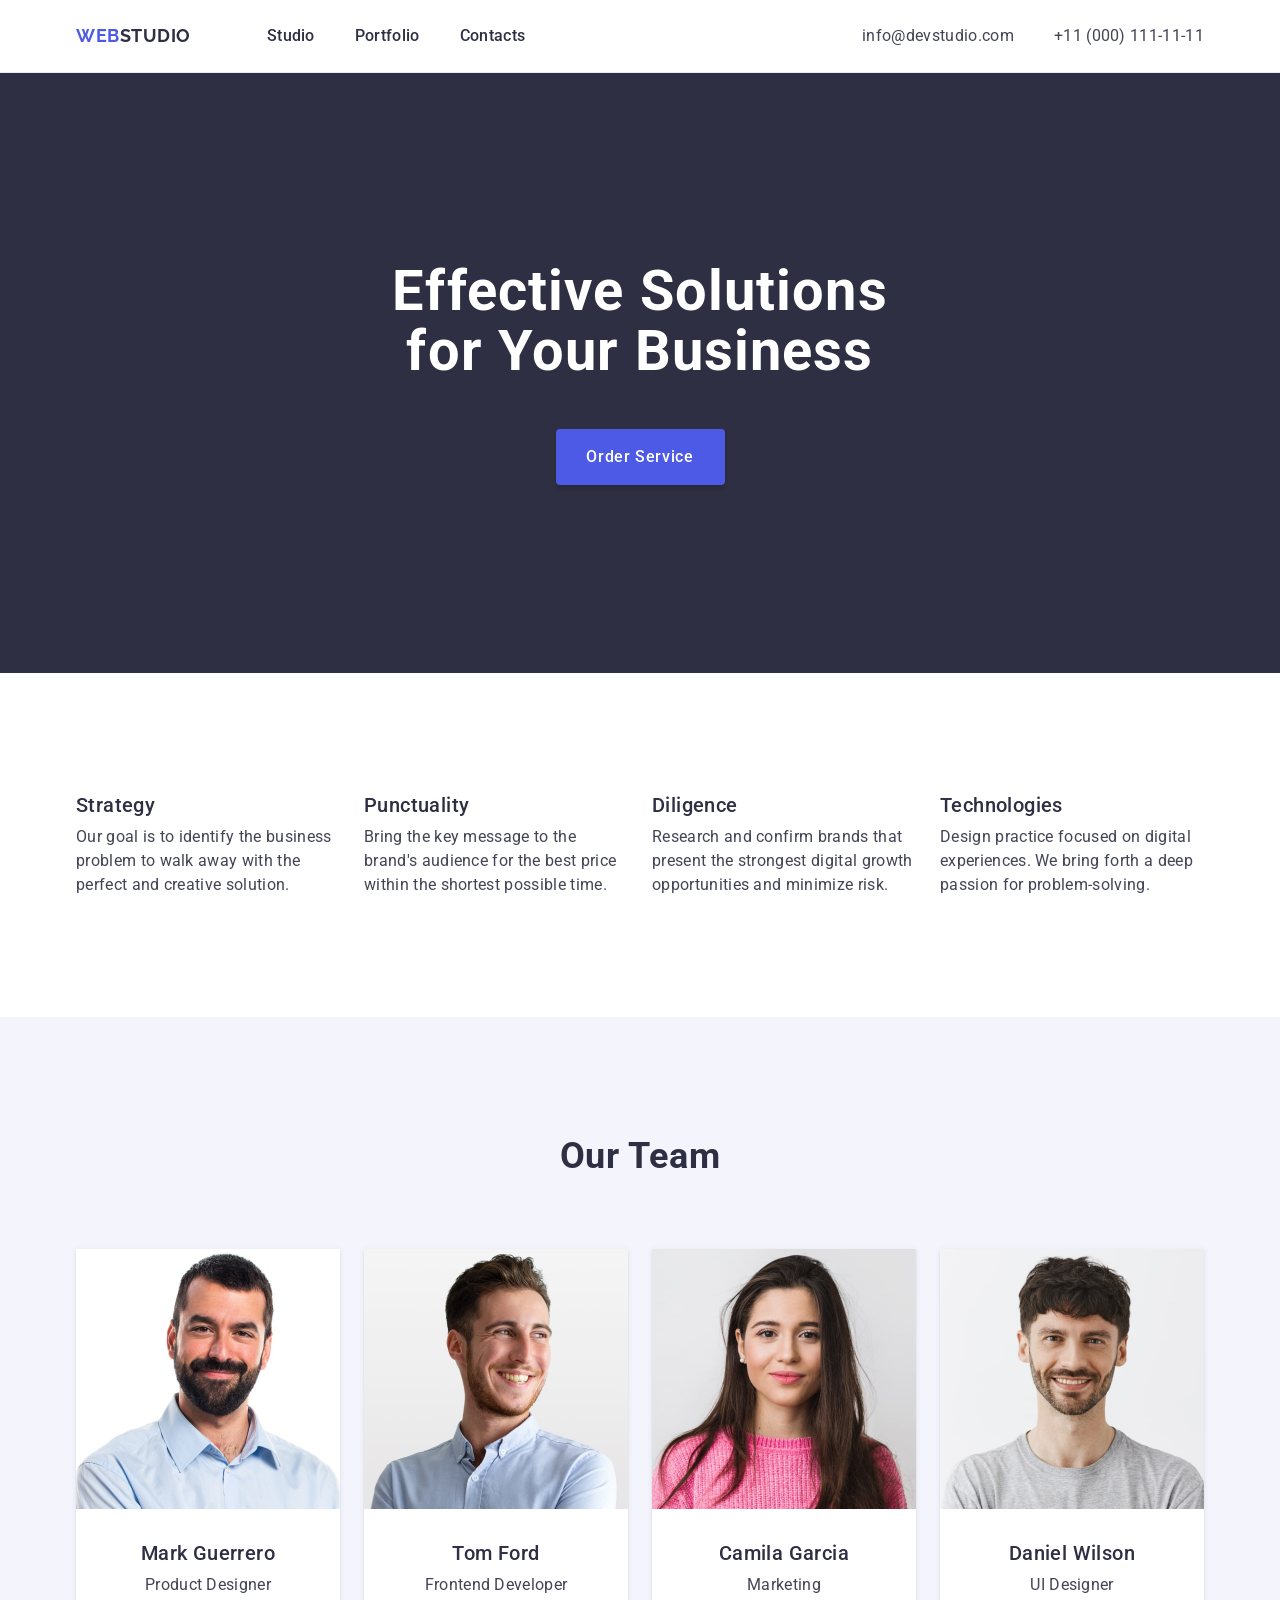
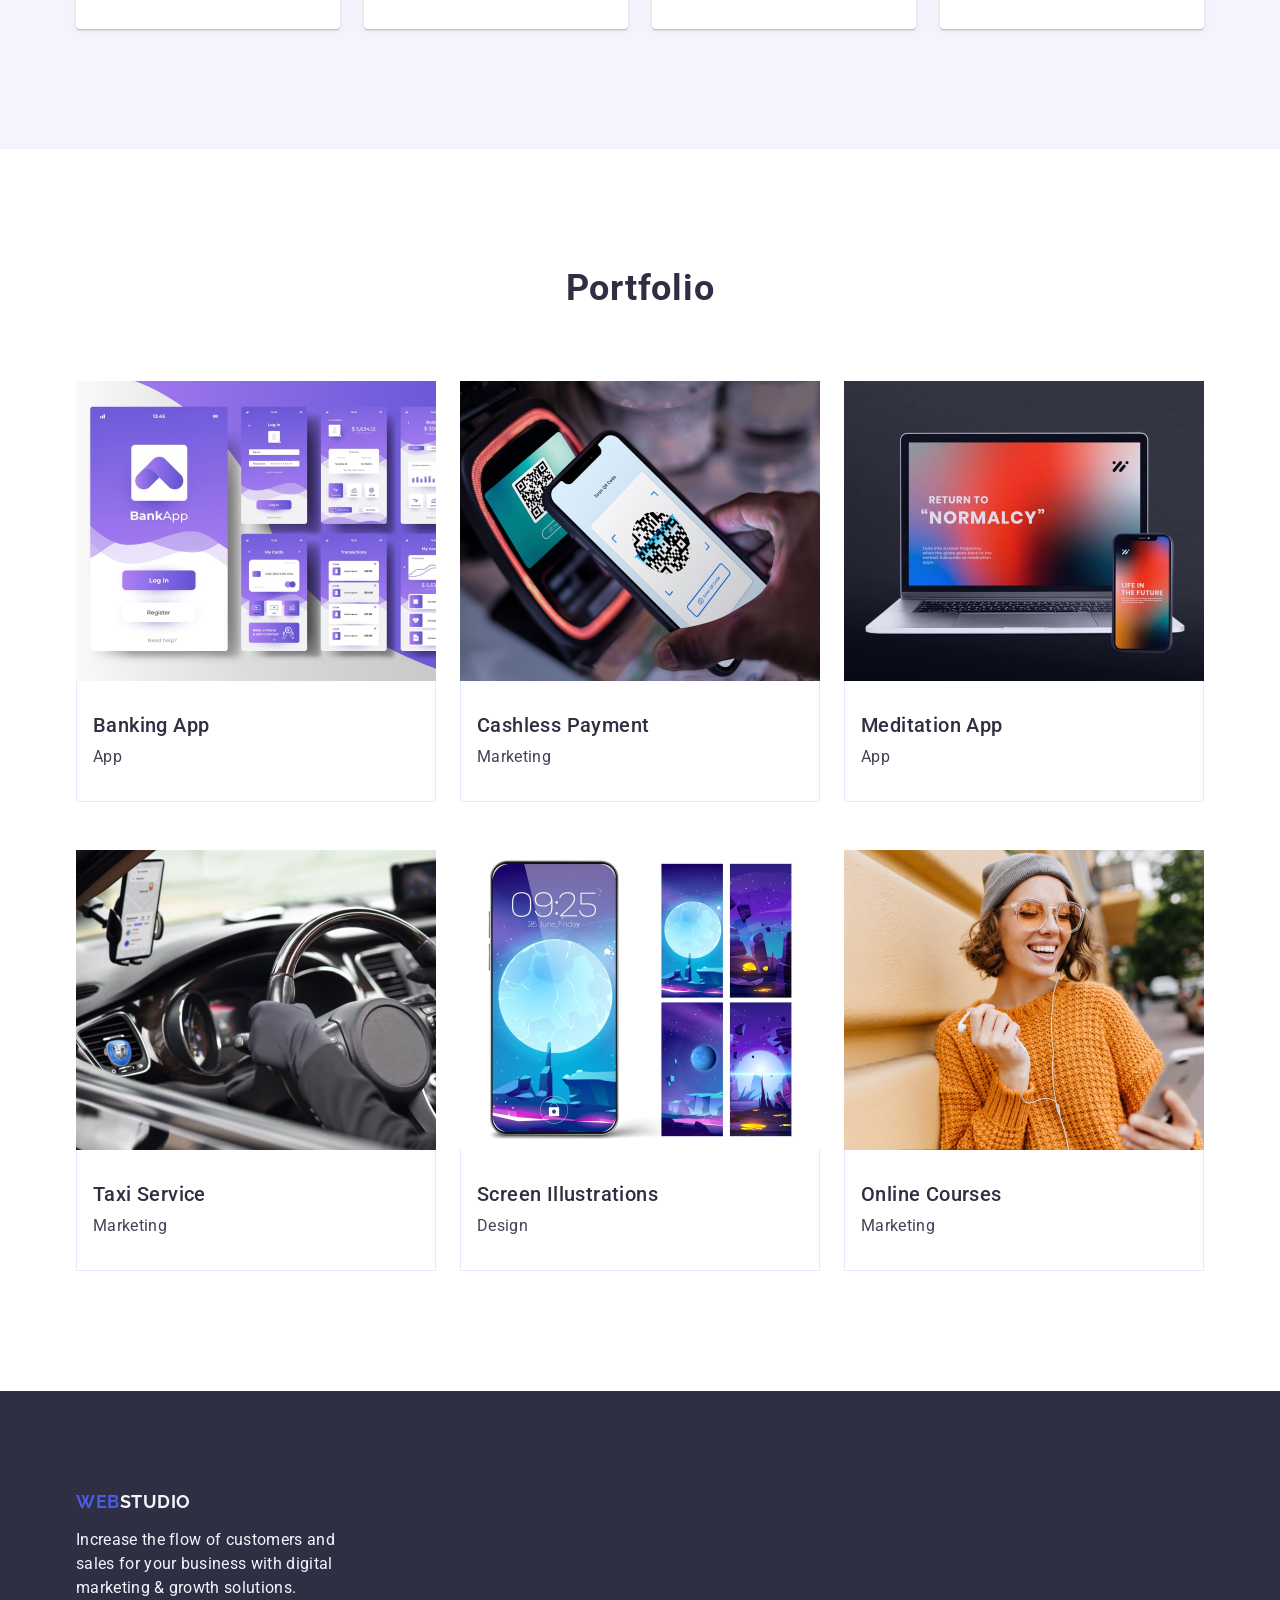
==== commit d5c94b9e: "fix footer" ====
--- a/index.html
+++ b/index.html
@@ -264,9 +264,8 @@
             >Web<span class="footer-logo-accent">Studio</span></a
           >
           <p class="footer-text">
-            <span>Increase the flow of customers and</span>
-            <span>sales for your business with digital</span>
-            <span>marketing & growth solutions.</span>
+            Increase the flow of customers and sales for your business with
+            digital marketing & growth solutions.
           </p>
         </div>
       </div>
--- a/css/styles.css
+++ b/css/styles.css
@@ -353,17 +353,15 @@
 /* ---------- FOOTER----------  */
 .footer {
   background: #2e2f42;
-}
-
-.footer-container {
-  display: flex;
-  /* flex-direction: column; */
   padding-top: 100px;
   padding-bottom: 100px;
 }
 
+.footer-container {
+  display: flex;
+}
+
 .footer-logo {
-  /* display: block; */
   font-family: "Raleway", sans-serif;
   font-weight: 700;
   font-size: 18px;
@@ -371,7 +369,6 @@
   letter-spacing: 0.03em;
   text-transform: uppercase;
   color: #f4f4fd;
-  /* margin-bottom: 16px; */
 }
 
 .footer-text {
@@ -382,25 +379,12 @@
   line-height: 1.5;
   letter-spacing: 0.02em;
   color: #f4f4fd;
-
-  /* margin-left: auto;
-  margin-right: auto;
-  display: flex;
-  flex-direction: column;
-  padding-top: 188px;
-  font-weight: 700;
-  font-size: 56px;
-  line-height: 1.07;
-  letter-spacing: 0.02em;
-  text-align: center;
-  color: #fff; */
+  max-width: 264px;
 }
 
 .footer-content {
   display: flex;
-
   gap: 16px;
   flex-direction: column;
-  padding: 100px 0;
-}
-/* ----------   ----------  */
+}
+/* ----------   ----------  */
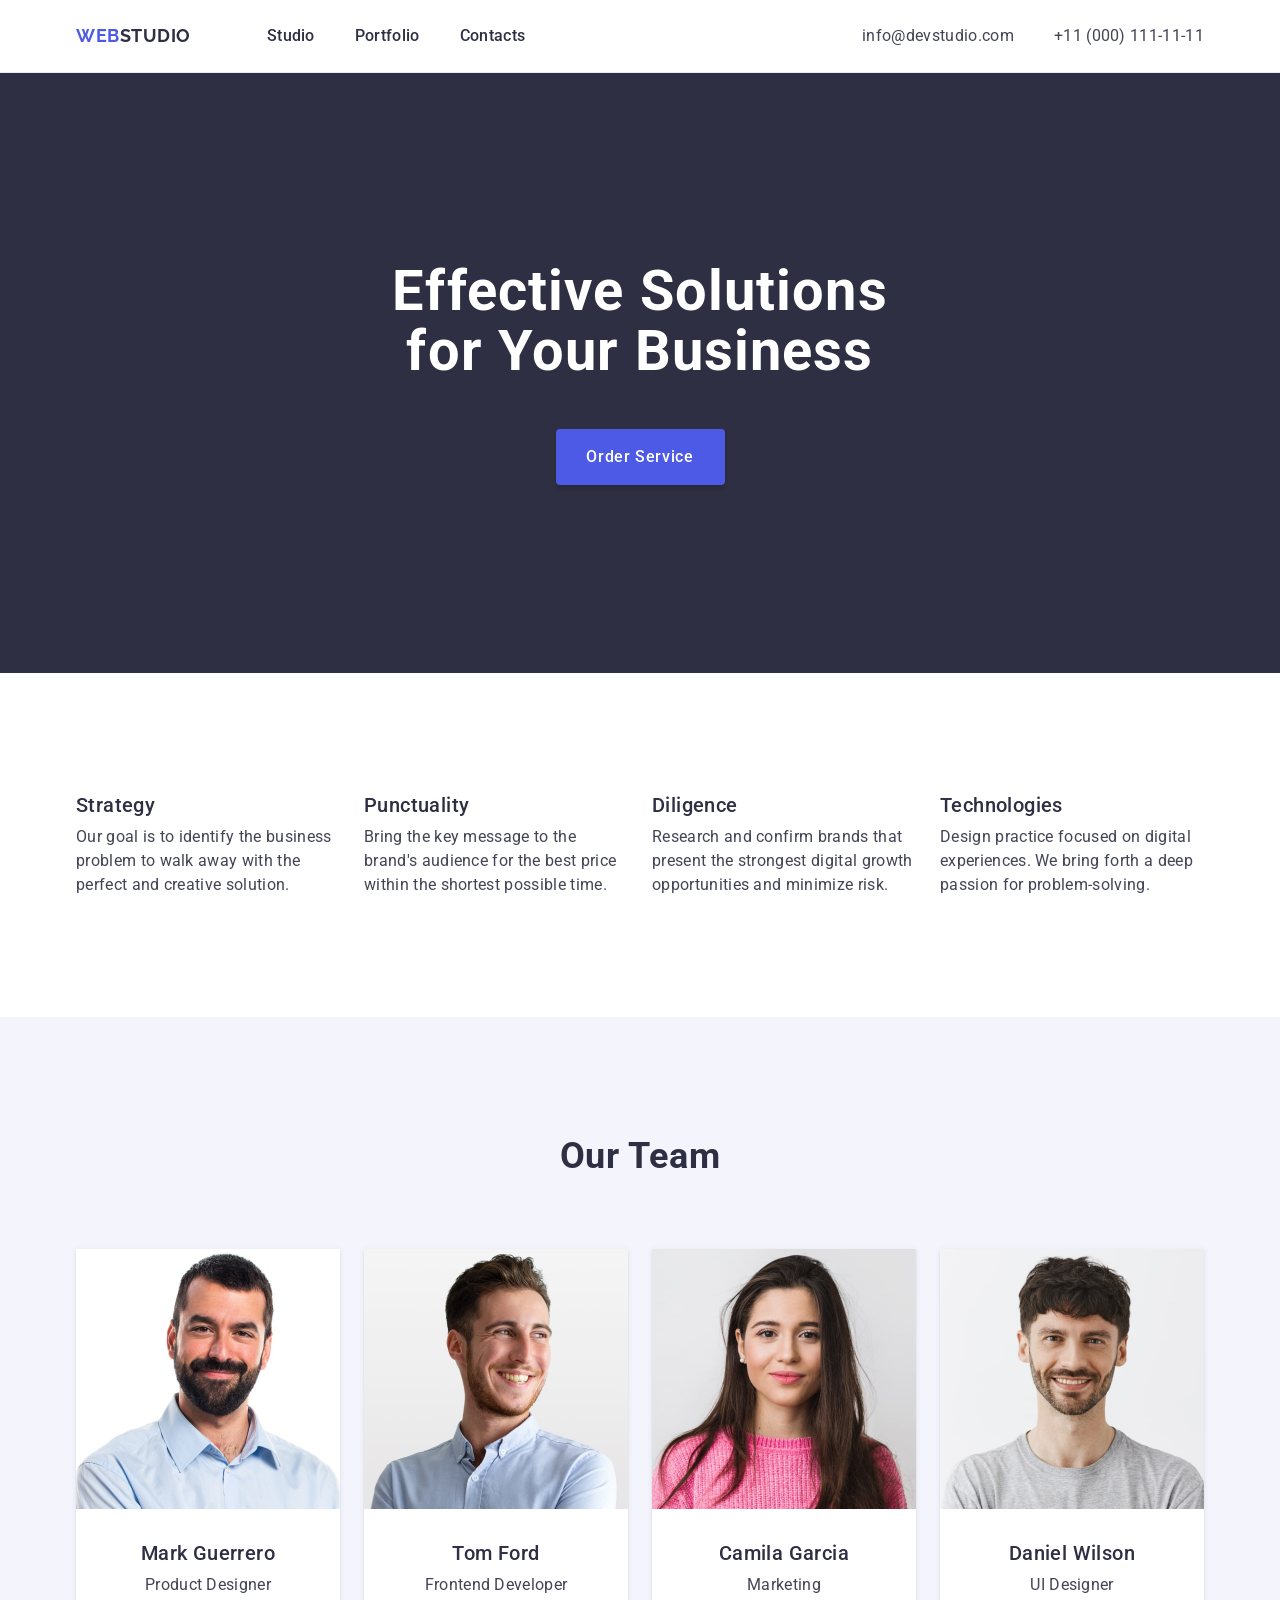
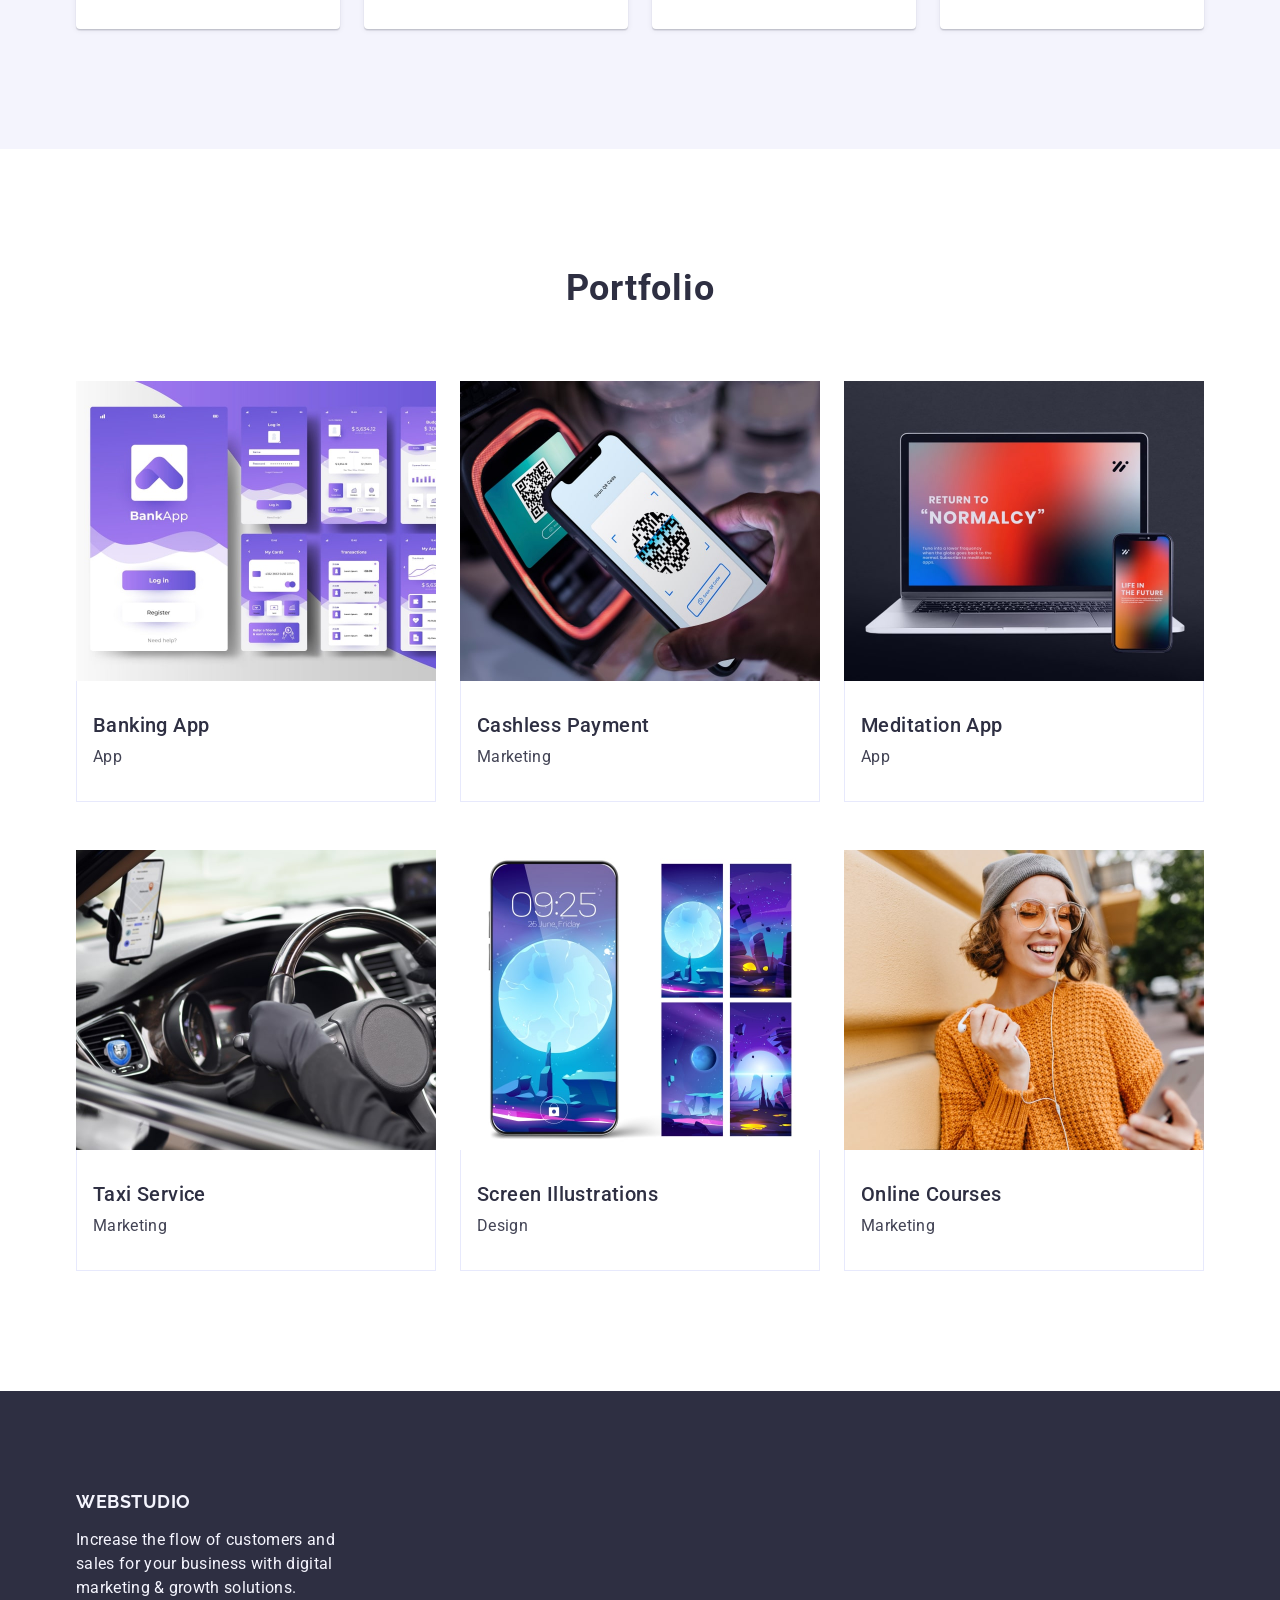
==== commit d36a9c89: "fix footer" ====
--- a/index.html
+++ b/index.html
@@ -260,7 +260,7 @@
     <footer class="footer">
       <div class="container footer-container">
         <div class="footer-content">
-          <a class="logo" href="./index.html"
+          <a class="footer-logo" href="./index.html"
             >Web<span class="footer-logo-accent">Studio</span></a
           >
           <p class="footer-text">
--- a/css/styles.css
+++ b/css/styles.css
@@ -305,14 +305,13 @@
 /* ---------- PORTFOLIO----------  */
 .portfolio {
   background: #ffffff;
-}
-
-.portfolio-container {
-  display: flex;
-  flex-direction: column;
-  /* padding: 120px 0 120px 0; */
   padding-top: 120px;
   padding-bottom: 120px;
+}
+
+.portfolio-container {
+  display: flex;
+  flex-direction: column;
 }
 
 .portfolio-title {
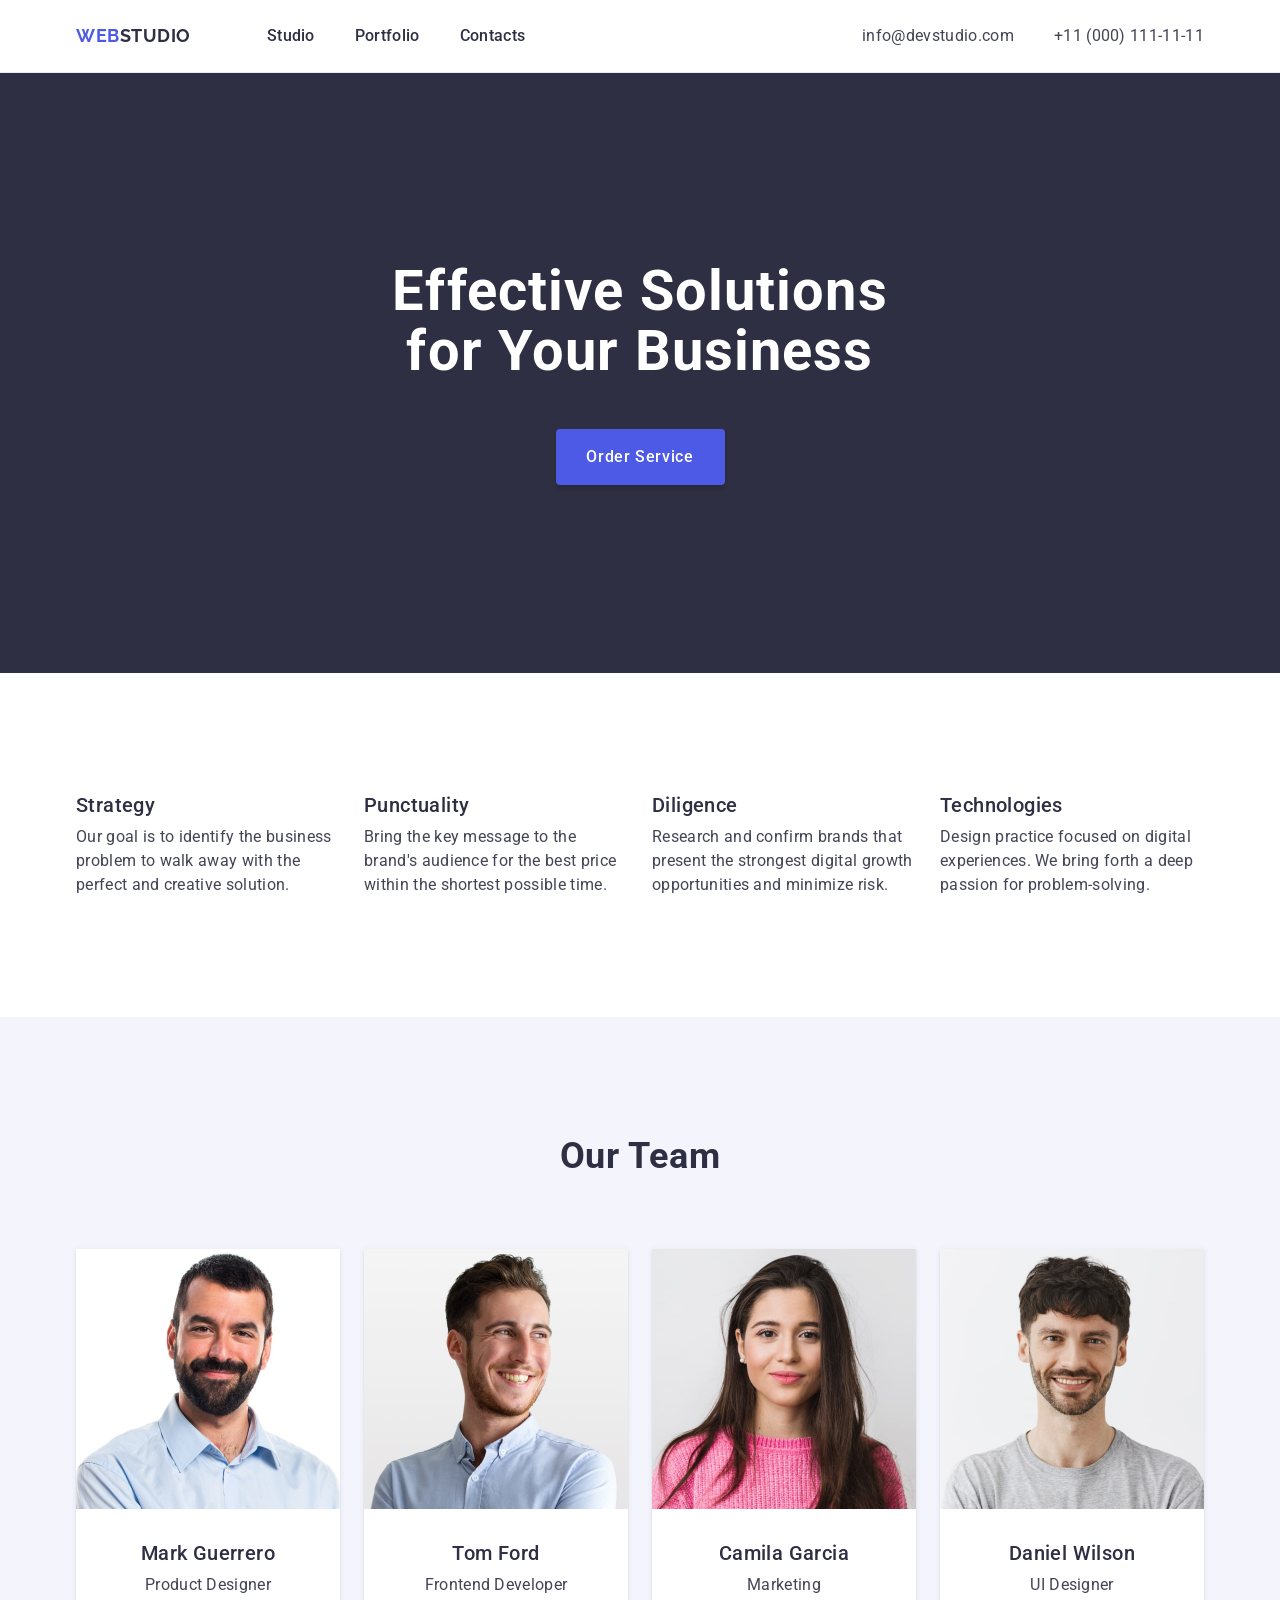
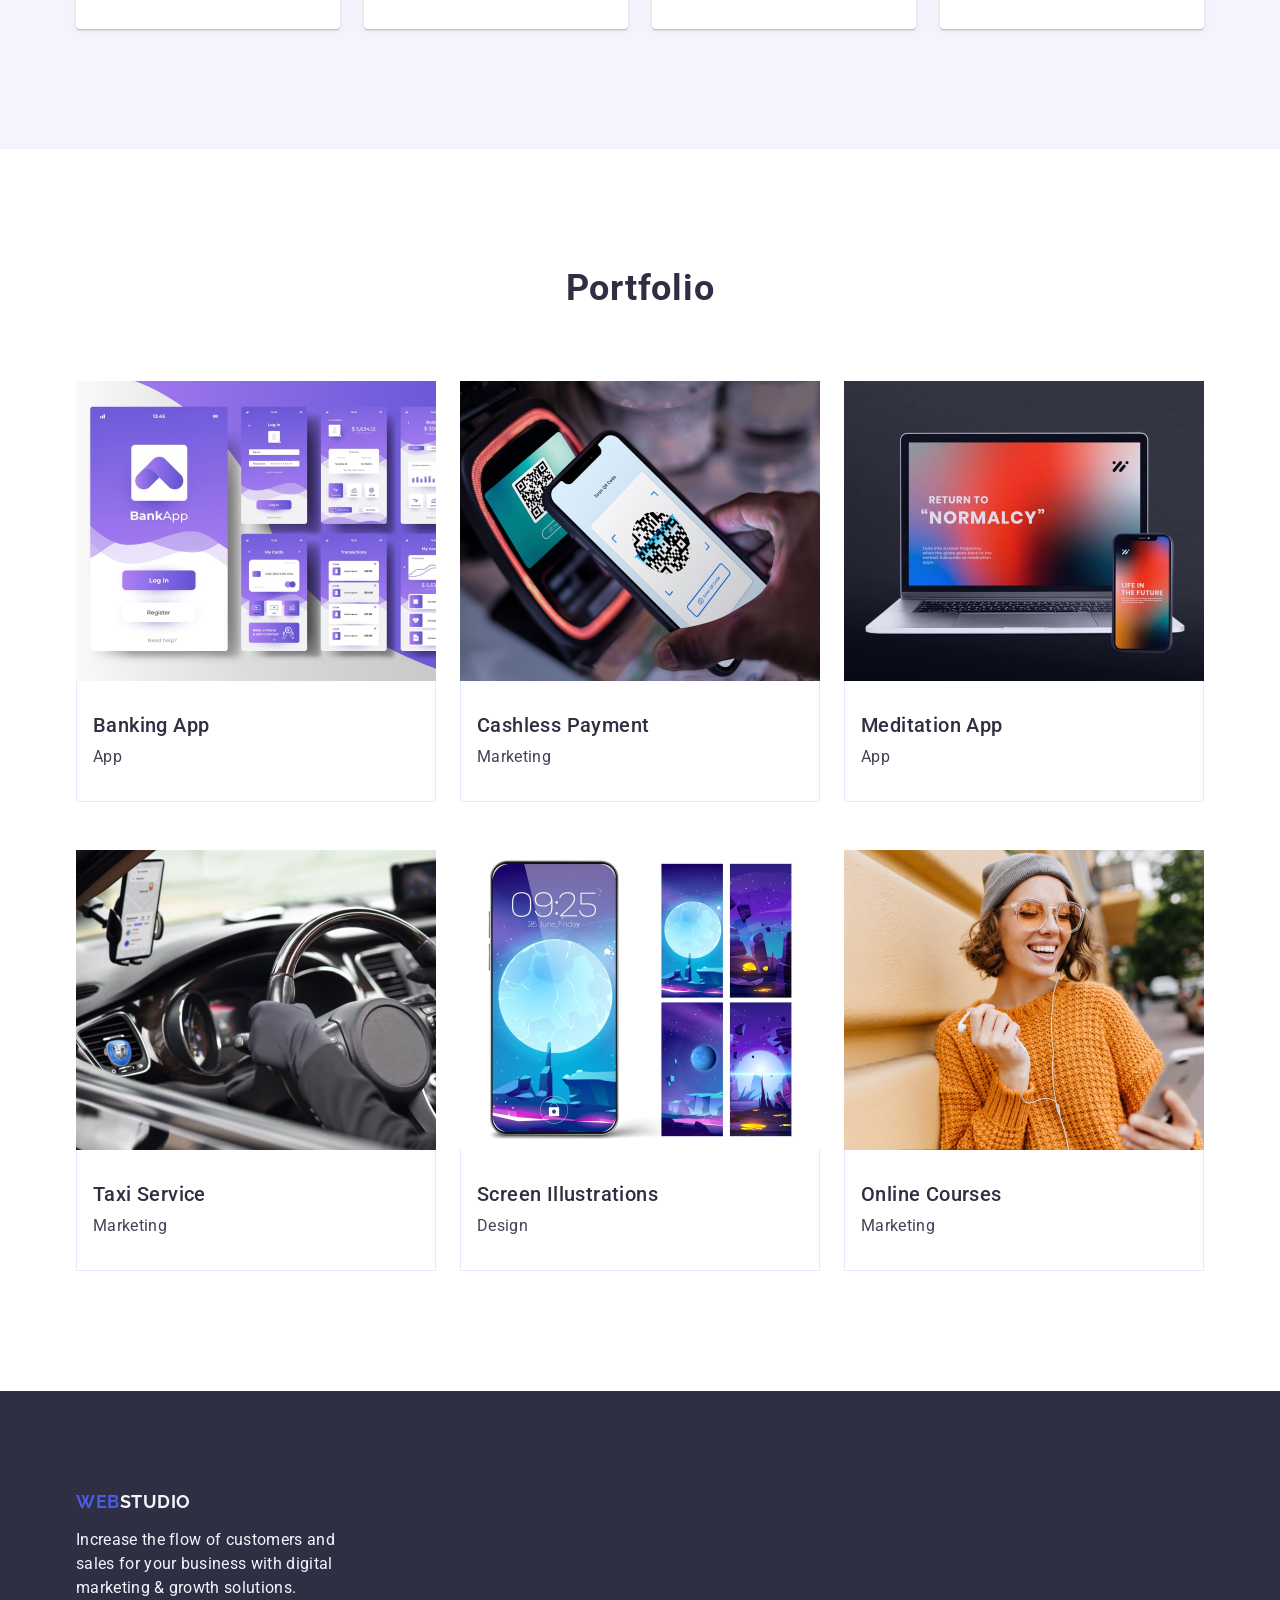
==== commit cd0863aa: "fix .visually-hidden, fix footer" ====
--- a/index.html
+++ b/index.html
@@ -66,7 +66,7 @@
 
       <section class="features">
         <div class="container features-container">
-          <h2 class="features-title section-title visually-hidden">Features</h2>
+          <h2 class="visually-hidden">Features</h2>
           <ul class="features-list">
             <li class="features-item">
               <h3 class="features-subtitle section-subtitle">Strategy</h3>
--- a/css/styles.css
+++ b/css/styles.css
@@ -23,7 +23,6 @@
 }
 
 .section-text {
-  /* font-weight: 400; */
   font-size: 16px;
   line-height: 1.5;
   letter-spacing: 0.02em;
@@ -239,7 +238,6 @@
 .features-list {
   display: flex;
   gap: 24px;
-  /* width: calc((100%-3 * 24px) / 4); */
 }
 
 .features-item {
@@ -361,18 +359,18 @@
 }
 
 .footer-logo {
+  display: inline-block;
   font-family: "Raleway", sans-serif;
   font-weight: 700;
   font-size: 18px;
   line-height: 1.16667;
   letter-spacing: 0.03em;
   text-transform: uppercase;
-  color: #f4f4fd;
+  color: #4d5ae5;
+  margin-bottom: 16px;
 }
 
 .footer-text {
-  display: flex;
-  flex-direction: column;
   font-weight: 400;
   font-size: 16px;
   line-height: 1.5;
@@ -383,7 +381,6 @@
 
 .footer-content {
   display: flex;
-  gap: 16px;
-  flex-direction: column;
-}
-/* ----------   ----------  */
+  flex-direction: column;
+}
+/* ----------   ----------  */
